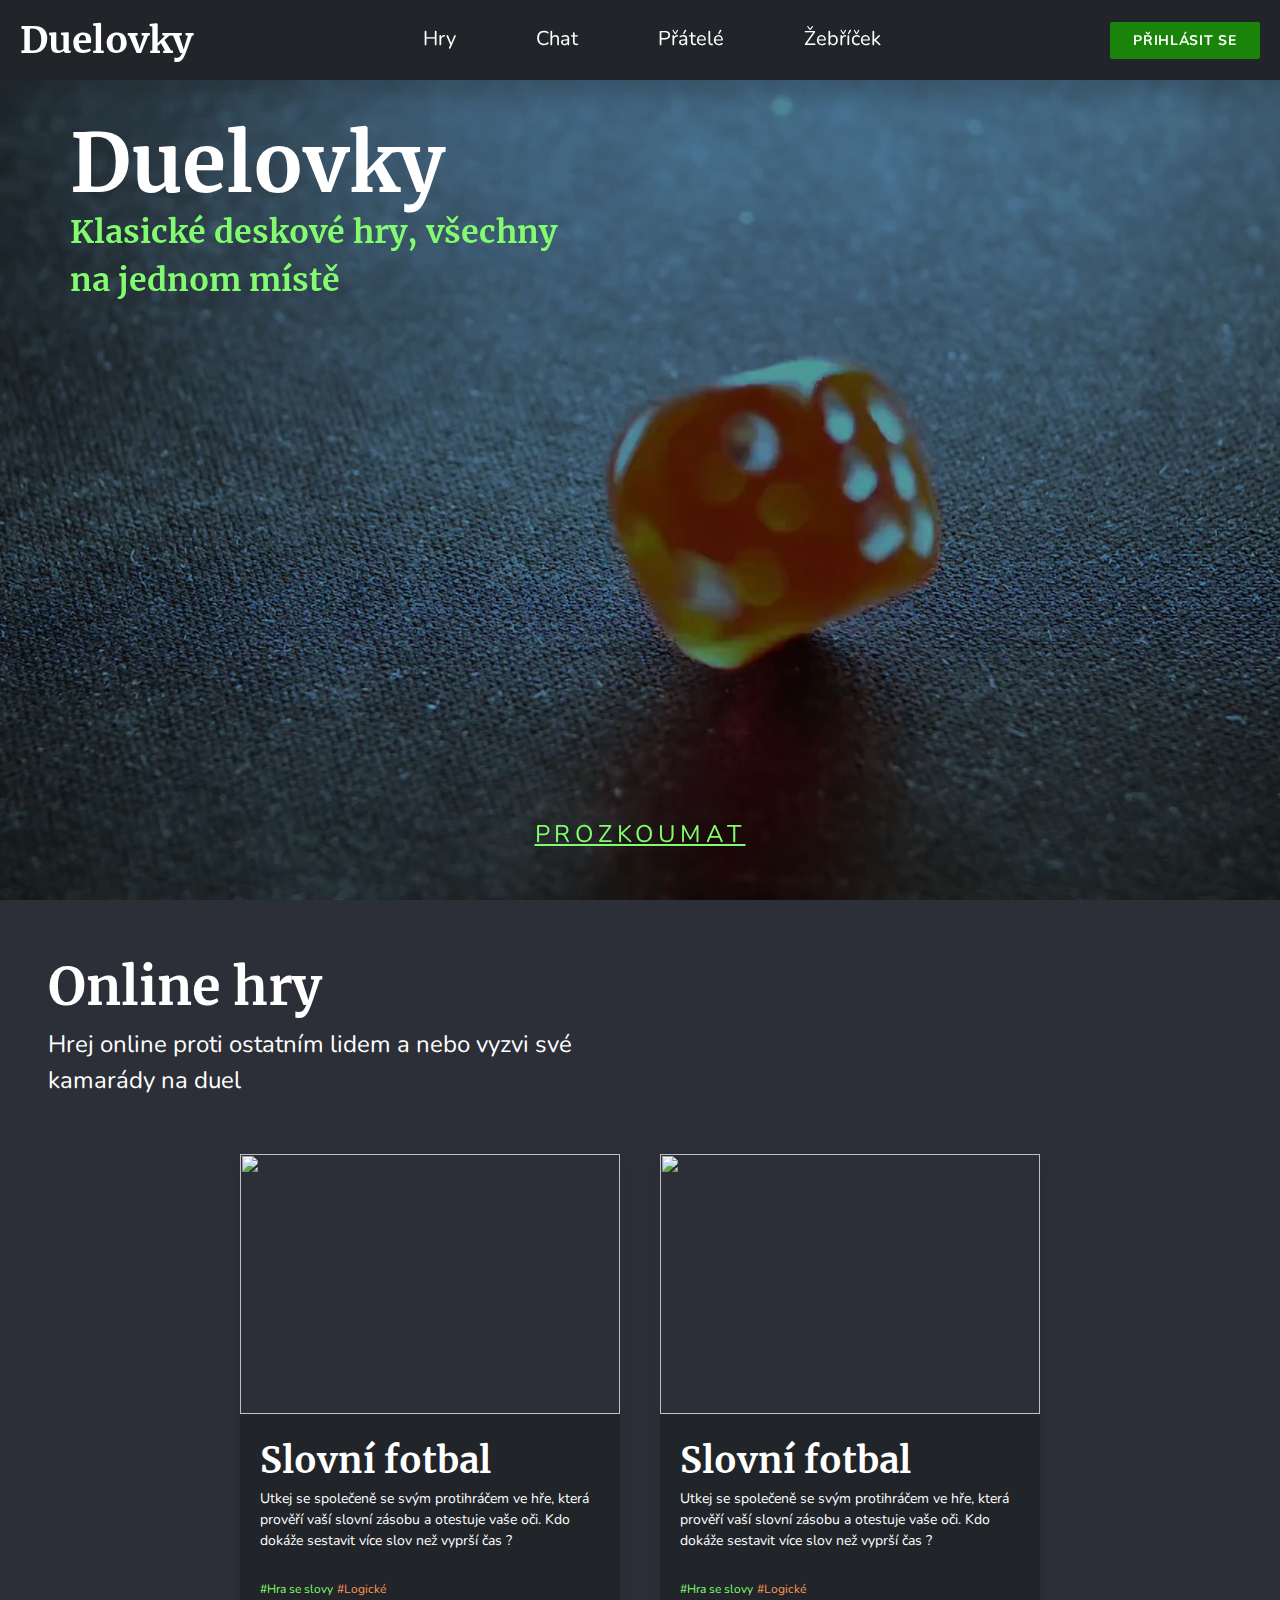
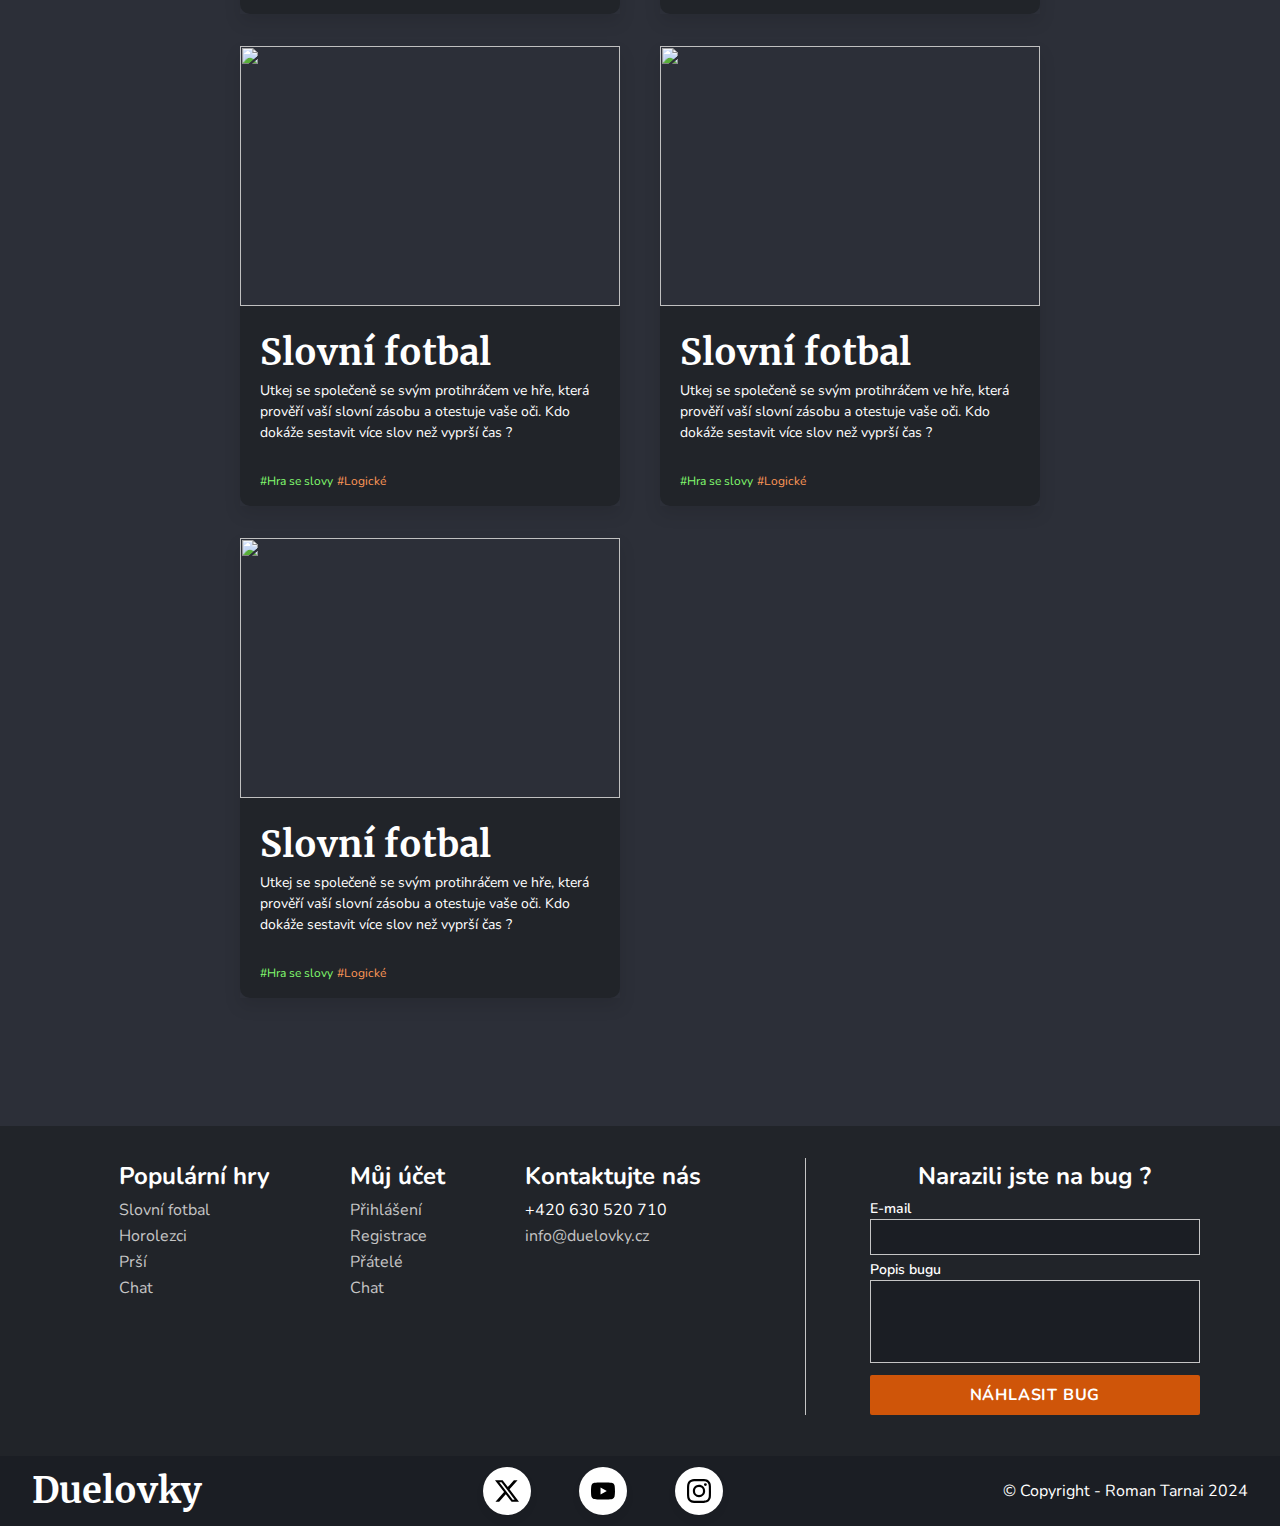
==== index.html @ a6f4bfdb "login / register forms" ====
<!DOCTYPE html>
<html lang="cs">
  <head>
    <link rel="stylesheet" href="./css/main.css" />
    <link rel="stylesheet" href="./css/HP/hp.css" />

    <script src="./js/tilt-animation.js" defer></script>
    <script src="./js/header.js" defer></script>
    <script src="./js/auth.js" defer></script>

    <link rel="icon" type="image/x-icon" href="./assets/images/favicon.ico" />
    <meta charset="UTF-8" />
    <meta name="viewport" content="width=device-width, initial-scale=1.0" />
    <meta
      name="description"
      content="Duelovky - Zahrajte si oblíbené online hry jako Slovní fotbal, Prší nebo Horolezci a chatujte s přáteli!"
    />
    <title>Duelovky</title>
  </head>
  <body>
    <header>
      <nav class="navbar" id="header">
        <h1>Duelovky</h1>
        <ul>
          <li><a href="/#obsah">Hry</a></li>
          <li><a href="#chat">Chat</a></li>
          <li><a href="#pratele">Přátelé</a></li>
          <li><a href="#zebricek">Žebříček</a></li>
        </ul>
        <div class="auth">
          <div class="user-card">
            <p>Roman</p>
          </div>
          <a href="./login.html" class="button primary sign-in">Přihlásit se</a>
        </div>
        <button
          class="burger"
          id="burger"
          aria-label="burger menu"
          style="background: none; border: none; color: white"
        >
          <svg
            width="60"
            height="60"
            viewBox="0 0 24 24"
            fill="none"
            xmlns="http://www.w3.org/2000/svg"
          >
            <path
              fill-rule="evenodd"
              clip-rule="evenodd"
              d="M4 5C3.44772 5 3 5.44772 3 6C3 6.55228 3.44772 7 4 7H20C20.5523 7 21 6.55228 21 6C21 5.44772 20.5523 5 20 5H4ZM7 12C7 11.4477 7.44772 11 8 11H20C20.5523 11 21 11.4477 21 12C21 12.5523 20.5523 13 20 13H8C7.44772 13 7 12.5523 7 12ZM13 18C13 17.4477 13.4477 17 14 17H20C20.5523 17 21 17.4477 21 18C21 18.5523 20.5523 19 20 19H14C13.4477 19 13 18.5523 13 18Z"
              fill="currentColor"
            />
          </svg>
        </button>

        <div class="mobile-menu--shadow" id="mobile-menu--shadow"></div>
        <div class="mobile-menu" id="mobile-menu">
          <h1>Duelovky</h1>
          <span id="close-btn">X</span>

          <ul>
            <li><a href="/#obsah">Hry</a></li>
            <li><a href="#chat">Chat</a></li>
            <li><a href="#pratele">Přátelé</a></li>
            <li><a href="#zebricek">Žebříček</a></li>
          </ul>

          <div class="auth">
            <div class="user-card">
              <p>Roman</p>
            </div>
            <a href="./login.html" class="button primary sign-in"
              >Přihlásit se</a
            >
          </div>
        </div>
      </nav>
    </header>

    <main>
      <section class="hp-hero">
        <h1>Duelovky</h1>
        <h2>Klasické deskové hry, všechny na jednom místě</h2>
        <video
          src="./assets/videos/hp-hero-optimised.mp4"
          loop
          autoplay
          muted
          poster="./assets/images/hp-hero-poster.jpg"
        ></video>

        <a href="#obsah">Prozkoumat</a>
      </section>

      <section class="game-container" id="obsah">
        <h2>Online hry</h2>
        <p>
          Hrej online proti ostatním lidem a nebo vyzvi své kamarády na duel
        </p>
        <div class="game-cards">
          <div class="game-card-wrapper">
            <div class="game-card">
              <img src="https://placehold.co/600x400" alt="" />
              <div class="game-info">
                <h3>Slovní fotbal</h3>
                <p>
                  Utkej se společeně se svým protihráčem ve hře, která prověří
                  vaší slovní zásobu a otestuje vaše oči. Kdo dokáže sestavit
                  více slov než vyprší čas ?
                </p>
                <p class="tags">
                  <span class="text-primary">#Hra se slovy</span
                  ><span class="text-secondary">#Logické</span>
                </p>
              </div>
            </div>
          </div>

          <div class="game-card-wrapper">
            <div class="game-card">
              <img src="https://placehold.co/600x400" alt="" />
              <div class="game-info">
                <h3>Slovní fotbal</h3>
                <p>
                  Utkej se společeně se svým protihráčem ve hře, která prověří
                  vaší slovní zásobu a otestuje vaše oči. Kdo dokáže sestavit
                  více slov než vyprší čas ?
                </p>
                <p class="tags">
                  <span class="text-primary">#Hra se slovy</span
                  ><span class="text-secondary">#Logické</span>
                </p>
              </div>
            </div>
          </div>

          <div class="game-card-wrapper">
            <div class="game-card">
              <img src="https://placehold.co/600x400" alt="" />
              <div class="game-info">
                <h3>Slovní fotbal</h3>
                <p>
                  Utkej se společeně se svým protihráčem ve hře, která prověří
                  vaší slovní zásobu a otestuje vaše oči. Kdo dokáže sestavit
                  více slov než vyprší čas ?
                </p>
                <p class="tags">
                  <span class="text-primary">#Hra se slovy</span
                  ><span class="text-secondary">#Logické</span>
                </p>
              </div>
            </div>
          </div>

          <div class="game-card-wrapper">
            <div class="game-card">
              <img src="https://placehold.co/600x400" alt="" />
              <div class="game-info">
                <h3>Slovní fotbal</h3>
                <p>
                  Utkej se společeně se svým protihráčem ve hře, která prověří
                  vaší slovní zásobu a otestuje vaše oči. Kdo dokáže sestavit
                  více slov než vyprší čas ?
                </p>
                <p class="tags">
                  <span class="text-primary">#Hra se slovy</span
                  ><span class="text-secondary">#Logické</span>
                </p>
              </div>
            </div>
          </div>

          <div class="game-card-wrapper">
            <div class="game-card">
              <img src="https://placehold.co/600x400" alt="" />
              <div class="game-info">
                <h3>Slovní fotbal</h3>
                <p>
                  Utkej se společeně se svým protihráčem ve hře, která prověří
                  vaší slovní zásobu a otestuje vaše oči. Kdo dokáže sestavit
                  více slov než vyprší čas ?
                </p>
                <p class="tags">
                  <span class="text-primary">#Hra se slovy</span
                  ><span class="text-secondary">#Logické</span>
                </p>
              </div>
            </div>
          </div>
        </div>
      </section>
    </main>

    <footer>
      <section class="content">
        <section class="links">
          <div class="link-group">
            <h4>Populární hry</h4>
            <ul>
              <li><a href="#">Slovní fotbal</a></li>
              <li><a href="#">Horolezci</a></li>
              <li><a href="#">Prší</a></li>
              <li><a href="#">Chat</a></li>
            </ul>
          </div>
          <div class="link-group">
            <h4>Můj účet</h4>
            <ul>
              <li><a href="#">Přihlášení</a></li>
              <li><a href="#">Registrace</a></li>
              <li><a href="#">Přátelé</a></li>
              <li><a href="#">Chat</a></li>
            </ul>
          </div>
          <div class="link-group">
            <h4>Kontaktujte nás</h4>
            <ul>
              <li>+420 630 520 710</li>
              <li><a href="#">info@duelovky.cz</a></li>
            </ul>
          </div>
        </section>
        <div class="spacer"></div>
        <div class="bug-form">
          <h4 class="form-title">Narazili jste na bug ?</h4>
          <form>
            <div class="form-group">
              <label for="email">E-mail</label>
              <input id="email" name="email" type="email" />
            </div>
            <div class="form-group">
              <label for="bug">Popis bugu</label>
              <textarea id="bug" name="bug" rows="3"></textarea>
            </div>
            <button class="button secondary full-width">Náhlasit bug</button>
          </form>
        </div>
      </section>
      <section class="copyright">
        <h2>Duelovky</h2>
        <div class="socials">
          <a href="https://www.x.com" data-label="Twitter">
            <svg
              role="img"
              viewBox="0 0 24 24"
              xmlns="http://www.w3.org/2000/svg"
            >
              <title>X</title>
              <path
                fill="currentColor"
                d="M18.901 1.153h3.68l-8.04 9.19L24 22.846h-7.406l-5.8-7.584-6.638 7.584H.474l8.6-9.83L0 1.154h7.594l5.243 6.932ZM17.61 20.644h2.039L6.486 3.24H4.298Z"
              />
            </svg>
          </a>
          <a href="https://www.youtube.com" data-label="Youtube">
            <svg
              role="img"
              viewBox="0 0 24 24"
              xmlns="http://www.w3.org/2000/svg"
            >
              <title>YouTube</title>
              <path
                fill="currentColor"
                d="M23.498 6.186a3.016 3.016 0 0 0-2.122-2.136C19.505 3.545 12 3.545 12 3.545s-7.505 0-9.377.505A3.017 3.017 0 0 0 .502 6.186C0 8.07 0 12 0 12s0 3.93.502 5.814a3.016 3.016 0 0 0 2.122 2.136c1.871.505 9.376.505 9.376.505s7.505 0 9.377-.505a3.015 3.015 0 0 0 2.122-2.136C24 15.93 24 12 24 12s0-3.93-.502-5.814zM9.545 15.568V8.432L15.818 12l-6.273 3.568z"
              />
            </svg>
          </a>
          <a href="https://www.instagram.com" data-label="Instagram">
            <svg
              role="img"
              viewBox="0 0 24 24"
              xmlns="http://www.w3.org/2000/svg"
            >
              <title>Instagram</title>
              <path
                fill="currentColor"
                d="M7.0301.084c-1.2768.0602-2.1487.264-2.911.5634-.7888.3075-1.4575.72-2.1228 1.3877-.6652.6677-1.075 1.3368-1.3802 2.127-.2954.7638-.4956 1.6365-.552 2.914-.0564 1.2775-.0689 1.6882-.0626 4.947.0062 3.2586.0206 3.6671.0825 4.9473.061 1.2765.264 2.1482.5635 2.9107.308.7889.72 1.4573 1.388 2.1228.6679.6655 1.3365 1.0743 2.1285 1.38.7632.295 1.6361.4961 2.9134.552 1.2773.056 1.6884.069 4.9462.0627 3.2578-.0062 3.668-.0207 4.9478-.0814 1.28-.0607 2.147-.2652 2.9098-.5633.7889-.3086 1.4578-.72 2.1228-1.3881.665-.6682 1.0745-1.3378 1.3795-2.1284.2957-.7632.4966-1.636.552-2.9124.056-1.2809.0692-1.6898.063-4.948-.0063-3.2583-.021-3.6668-.0817-4.9465-.0607-1.2797-.264-2.1487-.5633-2.9117-.3084-.7889-.72-1.4568-1.3876-2.1228C21.2982 1.33 20.628.9208 19.8378.6165 19.074.321 18.2017.1197 16.9244.0645 15.6471.0093 15.236-.005 11.977.0014 8.718.0076 8.31.0215 7.0301.0839m.1402 21.6932c-1.17-.0509-1.8053-.2453-2.2287-.408-.5606-.216-.96-.4771-1.3819-.895-.422-.4178-.6811-.8186-.9-1.378-.1644-.4234-.3624-1.058-.4171-2.228-.0595-1.2645-.072-1.6442-.079-4.848-.007-3.2037.0053-3.583.0607-4.848.05-1.169.2456-1.805.408-2.2282.216-.5613.4762-.96.895-1.3816.4188-.4217.8184-.6814 1.3783-.9003.423-.1651 1.0575-.3614 2.227-.4171 1.2655-.06 1.6447-.072 4.848-.079 3.2033-.007 3.5835.005 4.8495.0608 1.169.0508 1.8053.2445 2.228.408.5608.216.96.4754 1.3816.895.4217.4194.6816.8176.9005 1.3787.1653.4217.3617 1.056.4169 2.2263.0602 1.2655.0739 1.645.0796 4.848.0058 3.203-.0055 3.5834-.061 4.848-.051 1.17-.245 1.8055-.408 2.2294-.216.5604-.4763.96-.8954 1.3814-.419.4215-.8181.6811-1.3783.9-.4224.1649-1.0577.3617-2.2262.4174-1.2656.0595-1.6448.072-4.8493.079-3.2045.007-3.5825-.006-4.848-.0608M16.953 5.5864A1.44 1.44 0 1 0 18.39 4.144a1.44 1.44 0 0 0-1.437 1.4424M5.8385 12.012c.0067 3.4032 2.7706 6.1557 6.173 6.1493 3.4026-.0065 6.157-2.7701 6.1506-6.1733-.0065-3.4032-2.771-6.1565-6.174-6.1498-3.403.0067-6.156 2.771-6.1496 6.1738M8 12.0077a4 4 0 1 1 4.008 3.9921A3.9996 3.9996 0 0 1 8 12.0077"
              />
            </svg>
          </a>
        </div>
        <p>&copy; Copyright - Roman Tarnai 2024</p>
      </section>
    </footer>
  </body>
</html>
---- css/main.css ----
@import "fonts.css";
@import "reset.css";
@import "variables.css";
@import "general.css";
@import "layout.css";
---- css/HP/hp.css ----
/*
  HP - HERO
*/
.hp-hero {
  position: relative;
  width: 100%;
  height: calc(100vh - 5rem);
  padding-top: 2.5rem;
  padding-inline: 4.375rem;
}
.hp-hero video {
  position: absolute;
  top: 0;
  left: 0;
  right: 0;
  width: 100%;
  height: 100%;
  filter: brightness(60%);
  object-fit: cover;
}

.hp-hero h1 {
  font-size: 6rem;
  font-weight: bold;
  line-height: 110%;
  position: relative;
  z-index: 10;
}
.hp-hero h2 {
  color: var(--primary-100);
  font-size: 2.25rem;
  max-width: 40vw;
  position: relative;
  z-index: 10;
}

.hp-hero a {
  color: var(--primary-100);
  font-size: var(--font-2md);
  text-transform: uppercase;
  letter-spacing: 0.2em;
  position: absolute;
  bottom: 3rem;
  left: 50%;
  transform: translateX(-50%);
}

@media only screen and (max-width: 1440px) {
  .hp-hero h1 {
    font-size: 5rem;
  }
  .hp-hero h2 {
    font-size: 2rem;
  }
}
@media only screen and (max-width: 800px) {
  .hp-hero {
    padding-top: 2rem;
    padding-inline: 3rem;
  }
  .hp-hero h1 {
    font-size: 4rem;
  }
  .hp-hero h2 {
    font-size: 1.75rem;
    max-width: 60vw;
  }
}
@media only screen and (max-width: 480px) {
  .hp-hero {
    padding-top: 1.5rem;
    padding-inline: 2rem;
  }
  .hp-hero h1 {
    font-size: 3rem;
  }
  .hp-hero h2 {
    font-size: 1.5rem;
    max-width: 100%;
  }
}

/*
  HP - GAMES
*/
.game-container {
  padding: 5rem;
  max-width: 90rem;
  margin-inline: auto;
}
.game-container h2 {
  font-size: var(--font-xl);
  font-weight: bold;
}
.game-container p {
  max-width: 35rem;
  font-size: var(--font-2md);
}

.game-cards {
  display: grid;
  grid-template-columns: repeat(3, 1fr);
  justify-content: center;
  margin-top: 3.5rem;
  column-gap: 3rem;
  row-gap: 2.5rem;
}

.game-card-wrapper {
  perspective: 1000px;
  display: flex;
  justify-content: center;
  align-items: center;
}
.game-card {
  width: 23.75rem;
  cursor: pointer;
  position: relative;
  overflow: hidden;
  box-shadow: 0 8px 16px rgba(0, 0, 0, 0.1);
  transition: transform 50ms ease, box-shadow 0.1s ease-in-out;
  transform-style: preserve-3d;
}
.game-card:hover {
  box-shadow: 0 16px 32px rgba(0, 0, 0, 0.2);
}
.game-card .game-info {
  padding-inline: 1.25rem;
  padding-top: 1.25rem;
  padding-bottom: 1rem;
  height: 12.5rem;
  background-color: var(--bg-dark);
  border-bottom-left-radius: 10px;
  border-bottom-right-radius: 10px;

  display: flex;
  flex-direction: column;
}
.game-card .game-info p {
  font-size: var(--font-sm);
}
.game-card h3 {
  font-size: var(--font-2lg);
}
.game-card img {
  width: 100%;
  height: 16.25rem;
  object-fit: cover;
}
.game-card .game-info .tags {
  margin-top: auto;
  display: inline-flex;
  gap: 0.25rem;
  font-size: var(--font-xs);
}

@media only screen and (max-width: 1439px) {
  .game-container {
    padding: 3rem;
  }
  .game-cards {
    grid-template-columns: repeat(2, 23.75rem);
    column-gap: 2.5rem;
    row-gap: 2rem;
  }
}
@media only screen and (max-width: 1024px) {
  .game-container {
    padding: 2.5rem;
  }
  .game-cards {
    grid-template-columns: repeat(1, 23.75rem);
  }
}
@media only screen and (max-width: 480px) {
  .game-container {
    padding: 1.75rem;
  }
  .game-container h2 {
    font-size: var(--font-2lg);
    font-weight: bold;
  }
  .game-container p {
    max-width: 35rem;
    font-size: var(--font-md);
  }

  .game-cards {
    grid-template-columns: repeat(1, 18.75rem);
  }
  .game-card {
    width: 18.75rem;
  }
  .game-card .game-info p {
    font-size: var(--font-xs);
  }
  .game-card h3 {
    font-size: var(--font-lg);
  }
}
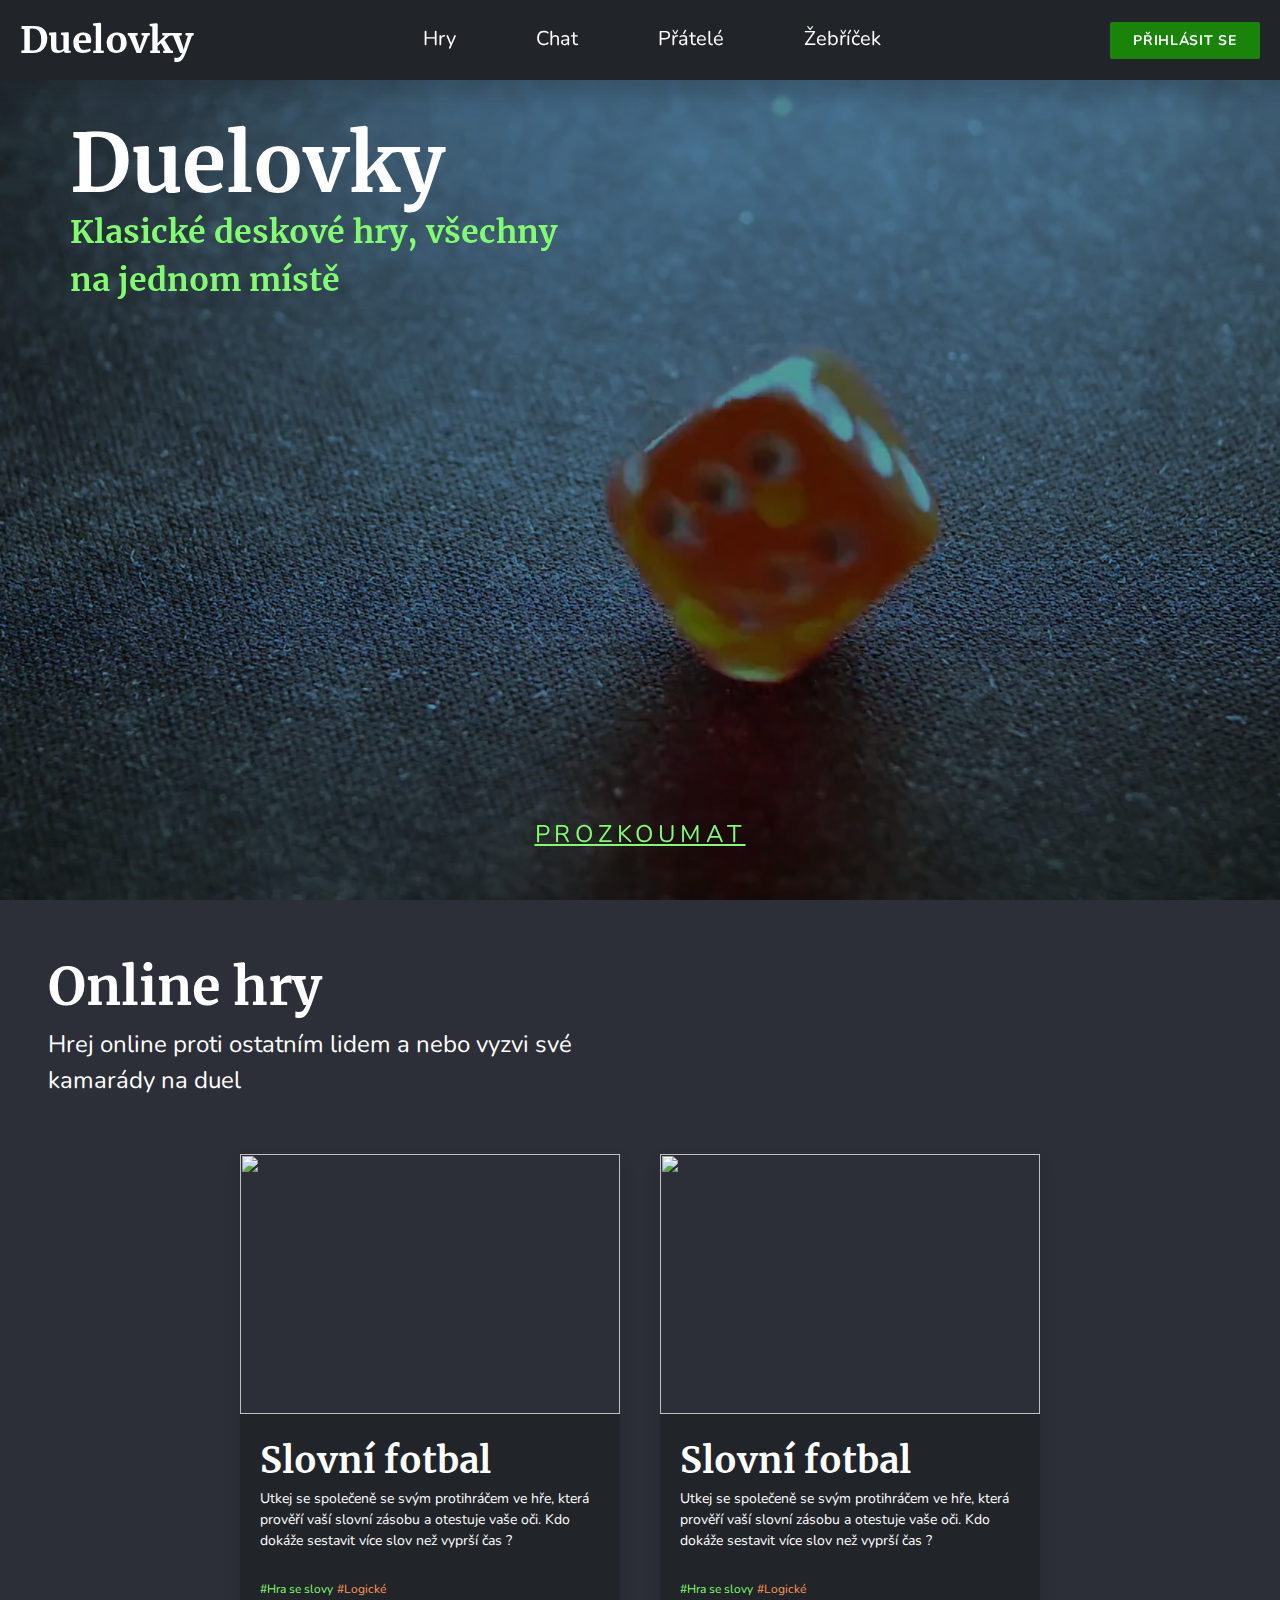
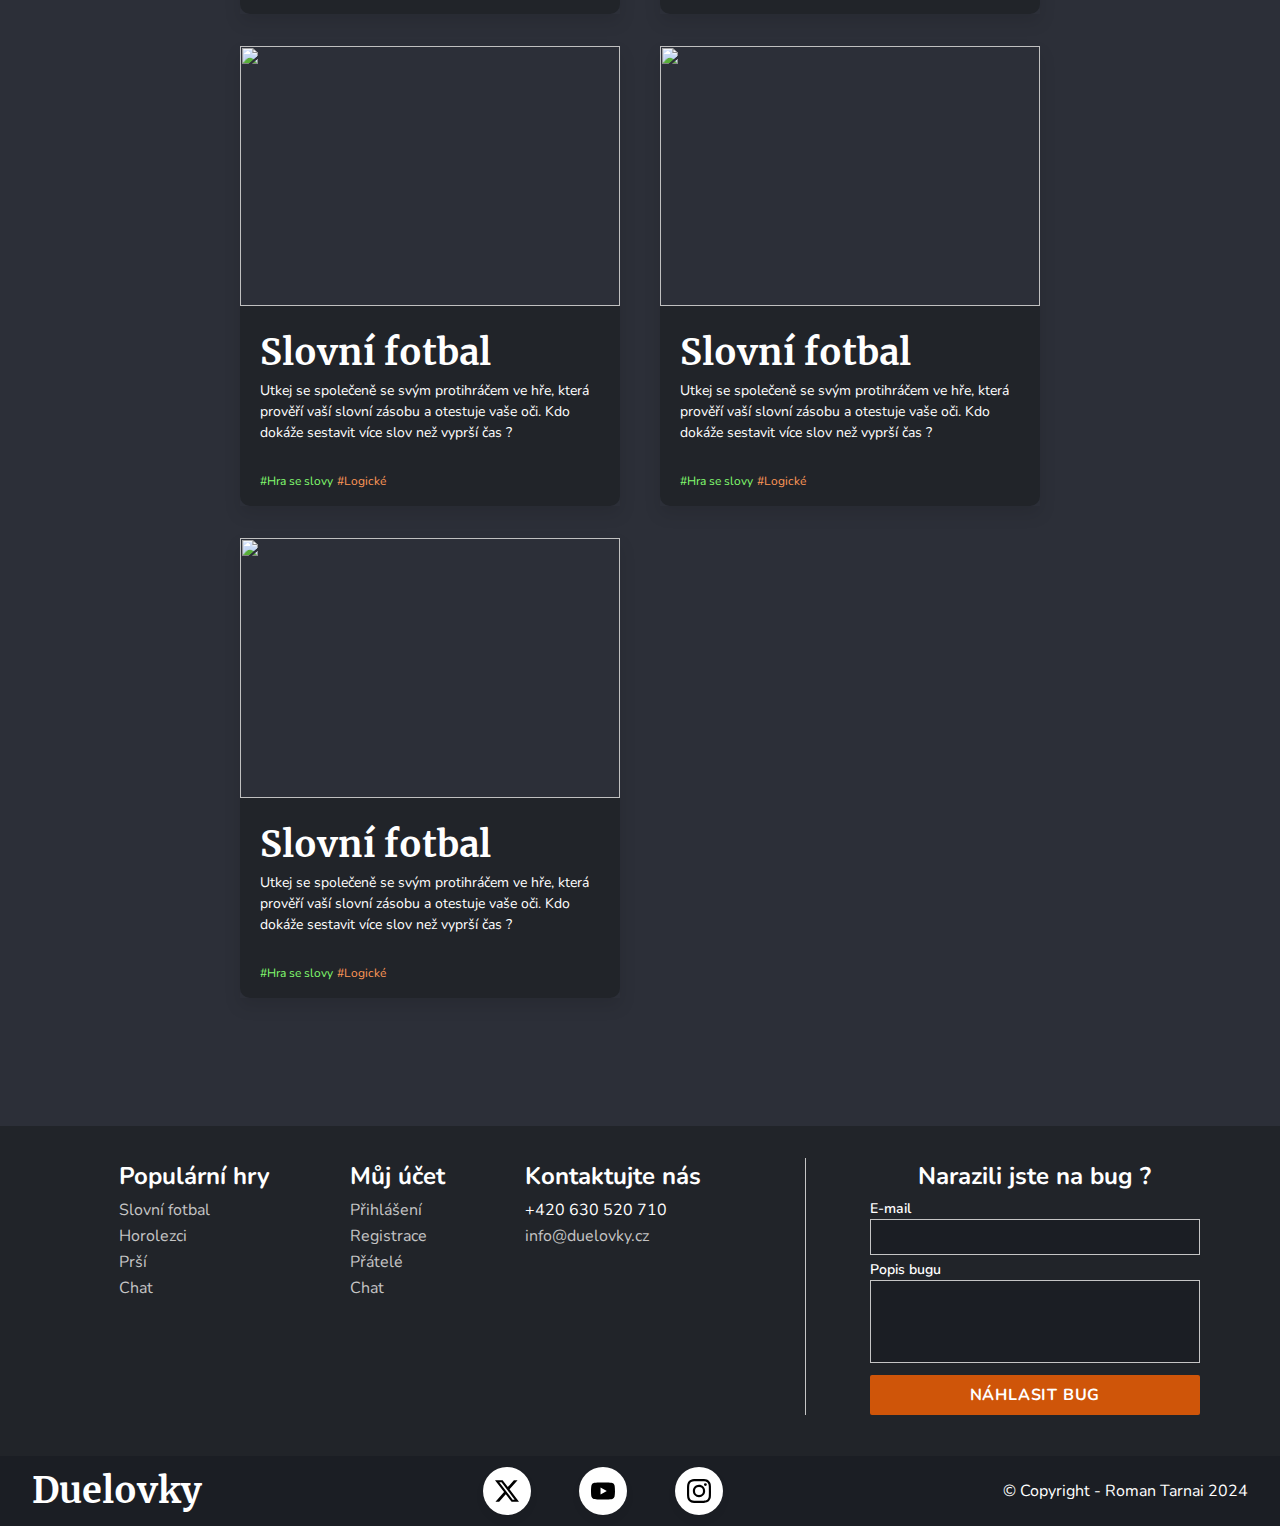
==== commit bf5325c0: "Components, Game detail" ====
--- a/index.html
+++ b/index.html
@@ -7,6 +7,10 @@
     <script src="./js/tilt-animation.js" defer></script>
     <script src="./js/header.js" defer></script>
     <script src="./js/auth.js" defer></script>
+
+    <!-- Components -->
+    <script src="./js/components/Header.js"></script>
+    <script src="./js/components/Footer.js"></script>
 
     <link rel="icon" type="image/x-icon" href="./assets/images/favicon.ico" />
     <meta charset="UTF-8" />
@@ -18,66 +22,7 @@
     <title>Duelovky</title>
   </head>
   <body>
-    <header>
-      <nav class="navbar" id="header">
-        <h1>Duelovky</h1>
-        <ul>
-          <li><a href="/#obsah">Hry</a></li>
-          <li><a href="#chat">Chat</a></li>
-          <li><a href="#pratele">Přátelé</a></li>
-          <li><a href="#zebricek">Žebříček</a></li>
-        </ul>
-        <div class="auth">
-          <div class="user-card">
-            <p>Roman</p>
-          </div>
-          <a href="./login.html" class="button primary sign-in">Přihlásit se</a>
-        </div>
-        <button
-          class="burger"
-          id="burger"
-          aria-label="burger menu"
-          style="background: none; border: none; color: white"
-        >
-          <svg
-            width="60"
-            height="60"
-            viewBox="0 0 24 24"
-            fill="none"
-            xmlns="http://www.w3.org/2000/svg"
-          >
-            <path
-              fill-rule="evenodd"
-              clip-rule="evenodd"
-              d="M4 5C3.44772 5 3 5.44772 3 6C3 6.55228 3.44772 7 4 7H20C20.5523 7 21 6.55228 21 6C21 5.44772 20.5523 5 20 5H4ZM7 12C7 11.4477 7.44772 11 8 11H20C20.5523 11 21 11.4477 21 12C21 12.5523 20.5523 13 20 13H8C7.44772 13 7 12.5523 7 12ZM13 18C13 17.4477 13.4477 17 14 17H20C20.5523 17 21 17.4477 21 18C21 18.5523 20.5523 19 20 19H14C13.4477 19 13 18.5523 13 18Z"
-              fill="currentColor"
-            />
-          </svg>
-        </button>
-
-        <div class="mobile-menu--shadow" id="mobile-menu--shadow"></div>
-        <div class="mobile-menu" id="mobile-menu">
-          <h1>Duelovky</h1>
-          <span id="close-btn">X</span>
-
-          <ul>
-            <li><a href="/#obsah">Hry</a></li>
-            <li><a href="#chat">Chat</a></li>
-            <li><a href="#pratele">Přátelé</a></li>
-            <li><a href="#zebricek">Žebříček</a></li>
-          </ul>
-
-          <div class="auth">
-            <div class="user-card">
-              <p>Roman</p>
-            </div>
-            <a href="./login.html" class="button primary sign-in"
-              >Přihlásit se</a
-            >
-          </div>
-        </div>
-      </nav>
-    </header>
+    <custom-header></custom-header>
 
     <main>
       <section class="hp-hero">
@@ -101,7 +46,7 @@
         </p>
         <div class="game-cards">
           <div class="game-card-wrapper">
-            <div class="game-card">
+            <a href="game-detail.html" class="game-card">
               <img src="https://placehold.co/600x400" alt="" />
               <div class="game-info">
                 <h3>Slovní fotbal</h3>
@@ -115,11 +60,11 @@
                   ><span class="text-secondary">#Logické</span>
                 </p>
               </div>
-            </div>
+            </a>
           </div>
 
           <div class="game-card-wrapper">
-            <div class="game-card">
+            <a href="game-detail.html" class="game-card">
               <img src="https://placehold.co/600x400" alt="" />
               <div class="game-info">
                 <h3>Slovní fotbal</h3>
@@ -133,11 +78,11 @@
                   ><span class="text-secondary">#Logické</span>
                 </p>
               </div>
-            </div>
+            </a>
           </div>
 
           <div class="game-card-wrapper">
-            <div class="game-card">
+            <a href="game-detail.html" class="game-card">
               <img src="https://placehold.co/600x400" alt="" />
               <div class="game-info">
                 <h3>Slovní fotbal</h3>
@@ -151,11 +96,11 @@
                   ><span class="text-secondary">#Logické</span>
                 </p>
               </div>
-            </div>
+            </a>
           </div>
 
           <div class="game-card-wrapper">
-            <div class="game-card">
+            <a href="game-detail.html" class="game-card">
               <img src="https://placehold.co/600x400" alt="" />
               <div class="game-info">
                 <h3>Slovní fotbal</h3>
@@ -169,11 +114,11 @@
                   ><span class="text-secondary">#Logické</span>
                 </p>
               </div>
-            </div>
+            </a>
           </div>
 
           <div class="game-card-wrapper">
-            <div class="game-card">
+            <a href="game-detail.html" class="game-card">
               <img src="https://placehold.co/600x400" alt="" />
               <div class="game-info">
                 <h3>Slovní fotbal</h3>
@@ -187,102 +132,12 @@
                   ><span class="text-secondary">#Logické</span>
                 </p>
               </div>
-            </div>
+            </a>
           </div>
         </div>
       </section>
     </main>
 
-    <footer>
-      <section class="content">
-        <section class="links">
-          <div class="link-group">
-            <h4>Populární hry</h4>
-            <ul>
-              <li><a href="#">Slovní fotbal</a></li>
-              <li><a href="#">Horolezci</a></li>
-              <li><a href="#">Prší</a></li>
-              <li><a href="#">Chat</a></li>
-            </ul>
-          </div>
-          <div class="link-group">
-            <h4>Můj účet</h4>
-            <ul>
-              <li><a href="#">Přihlášení</a></li>
-              <li><a href="#">Registrace</a></li>
-              <li><a href="#">Přátelé</a></li>
-              <li><a href="#">Chat</a></li>
-            </ul>
-          </div>
-          <div class="link-group">
-            <h4>Kontaktujte nás</h4>
-            <ul>
-              <li>+420 630 520 710</li>
-              <li><a href="#">info@duelovky.cz</a></li>
-            </ul>
-          </div>
-        </section>
-        <div class="spacer"></div>
-        <div class="bug-form">
-          <h4 class="form-title">Narazili jste na bug ?</h4>
-          <form>
-            <div class="form-group">
-              <label for="email">E-mail</label>
-              <input id="email" name="email" type="email" />
-            </div>
-            <div class="form-group">
-              <label for="bug">Popis bugu</label>
-              <textarea id="bug" name="bug" rows="3"></textarea>
-            </div>
-            <button class="button secondary full-width">Náhlasit bug</button>
-          </form>
-        </div>
-      </section>
-      <section class="copyright">
-        <h2>Duelovky</h2>
-        <div class="socials">
-          <a href="https://www.x.com" data-label="Twitter">
-            <svg
-              role="img"
-              viewBox="0 0 24 24"
-              xmlns="http://www.w3.org/2000/svg"
-            >
-              <title>X</title>
-              <path
-                fill="currentColor"
-                d="M18.901 1.153h3.68l-8.04 9.19L24 22.846h-7.406l-5.8-7.584-6.638 7.584H.474l8.6-9.83L0 1.154h7.594l5.243 6.932ZM17.61 20.644h2.039L6.486 3.24H4.298Z"
-              />
-            </svg>
-          </a>
-          <a href="https://www.youtube.com" data-label="Youtube">
-            <svg
-              role="img"
-              viewBox="0 0 24 24"
-              xmlns="http://www.w3.org/2000/svg"
-            >
-              <title>YouTube</title>
-              <path
-                fill="currentColor"
-                d="M23.498 6.186a3.016 3.016 0 0 0-2.122-2.136C19.505 3.545 12 3.545 12 3.545s-7.505 0-9.377.505A3.017 3.017 0 0 0 .502 6.186C0 8.07 0 12 0 12s0 3.93.502 5.814a3.016 3.016 0 0 0 2.122 2.136c1.871.505 9.376.505 9.376.505s7.505 0 9.377-.505a3.015 3.015 0 0 0 2.122-2.136C24 15.93 24 12 24 12s0-3.93-.502-5.814zM9.545 15.568V8.432L15.818 12l-6.273 3.568z"
-              />
-            </svg>
-          </a>
-          <a href="https://www.instagram.com" data-label="Instagram">
-            <svg
-              role="img"
-              viewBox="0 0 24 24"
-              xmlns="http://www.w3.org/2000/svg"
-            >
-              <title>Instagram</title>
-              <path
-                fill="currentColor"
-                d="M7.0301.084c-1.2768.0602-2.1487.264-2.911.5634-.7888.3075-1.4575.72-2.1228 1.3877-.6652.6677-1.075 1.3368-1.3802 2.127-.2954.7638-.4956 1.6365-.552 2.914-.0564 1.2775-.0689 1.6882-.0626 4.947.0062 3.2586.0206 3.6671.0825 4.9473.061 1.2765.264 2.1482.5635 2.9107.308.7889.72 1.4573 1.388 2.1228.6679.6655 1.3365 1.0743 2.1285 1.38.7632.295 1.6361.4961 2.9134.552 1.2773.056 1.6884.069 4.9462.0627 3.2578-.0062 3.668-.0207 4.9478-.0814 1.28-.0607 2.147-.2652 2.9098-.5633.7889-.3086 1.4578-.72 2.1228-1.3881.665-.6682 1.0745-1.3378 1.3795-2.1284.2957-.7632.4966-1.636.552-2.9124.056-1.2809.0692-1.6898.063-4.948-.0063-3.2583-.021-3.6668-.0817-4.9465-.0607-1.2797-.264-2.1487-.5633-2.9117-.3084-.7889-.72-1.4568-1.3876-2.1228C21.2982 1.33 20.628.9208 19.8378.6165 19.074.321 18.2017.1197 16.9244.0645 15.6471.0093 15.236-.005 11.977.0014 8.718.0076 8.31.0215 7.0301.0839m.1402 21.6932c-1.17-.0509-1.8053-.2453-2.2287-.408-.5606-.216-.96-.4771-1.3819-.895-.422-.4178-.6811-.8186-.9-1.378-.1644-.4234-.3624-1.058-.4171-2.228-.0595-1.2645-.072-1.6442-.079-4.848-.007-3.2037.0053-3.583.0607-4.848.05-1.169.2456-1.805.408-2.2282.216-.5613.4762-.96.895-1.3816.4188-.4217.8184-.6814 1.3783-.9003.423-.1651 1.0575-.3614 2.227-.4171 1.2655-.06 1.6447-.072 4.848-.079 3.2033-.007 3.5835.005 4.8495.0608 1.169.0508 1.8053.2445 2.228.408.5608.216.96.4754 1.3816.895.4217.4194.6816.8176.9005 1.3787.1653.4217.3617 1.056.4169 2.2263.0602 1.2655.0739 1.645.0796 4.848.0058 3.203-.0055 3.5834-.061 4.848-.051 1.17-.245 1.8055-.408 2.2294-.216.5604-.4763.96-.8954 1.3814-.419.4215-.8181.6811-1.3783.9-.4224.1649-1.0577.3617-2.2262.4174-1.2656.0595-1.6448.072-4.8493.079-3.2045.007-3.5825-.006-4.848-.0608M16.953 5.5864A1.44 1.44 0 1 0 18.39 4.144a1.44 1.44 0 0 0-1.437 1.4424M5.8385 12.012c.0067 3.4032 2.7706 6.1557 6.173 6.1493 3.4026-.0065 6.157-2.7701 6.1506-6.1733-.0065-3.4032-2.771-6.1565-6.174-6.1498-3.403.0067-6.156 2.771-6.1496 6.1738M8 12.0077a4 4 0 1 1 4.008 3.9921A3.9996 3.9996 0 0 1 8 12.0077"
-              />
-            </svg>
-          </a>
-        </div>
-        <p>&copy; Copyright - Roman Tarnai 2024</p>
-      </section>
-    </footer>
+    <custom-footer></custom-footer>
   </body>
 </html>
--- a/css/HP/hp.css
+++ b/css/HP/hp.css
@@ -120,6 +120,9 @@
   box-shadow: 0 8px 16px rgba(0, 0, 0, 0.1);
   transition: transform 50ms ease, box-shadow 0.1s ease-in-out;
   transform-style: preserve-3d;
+
+  text-decoration: none;
+  color: white;
 }
 .game-card:hover {
   box-shadow: 0 16px 32px rgba(0, 0, 0, 0.2);
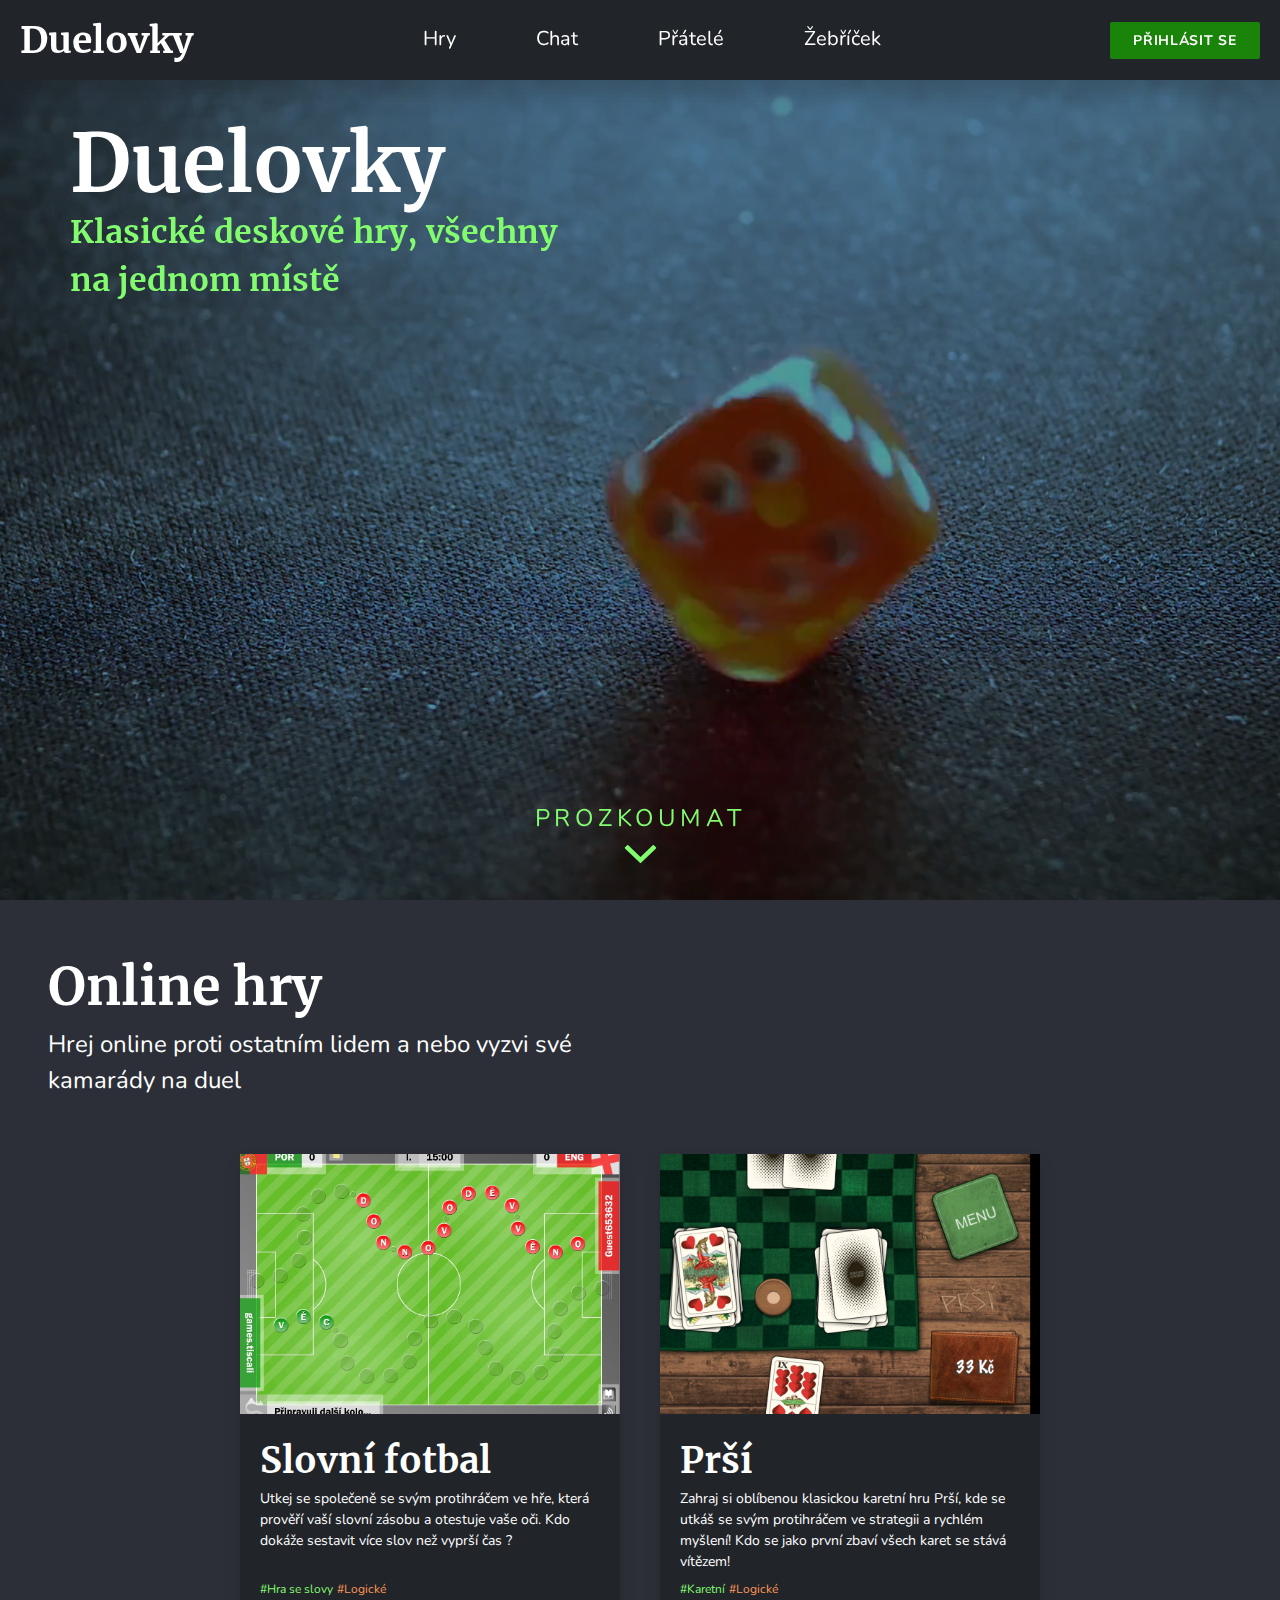
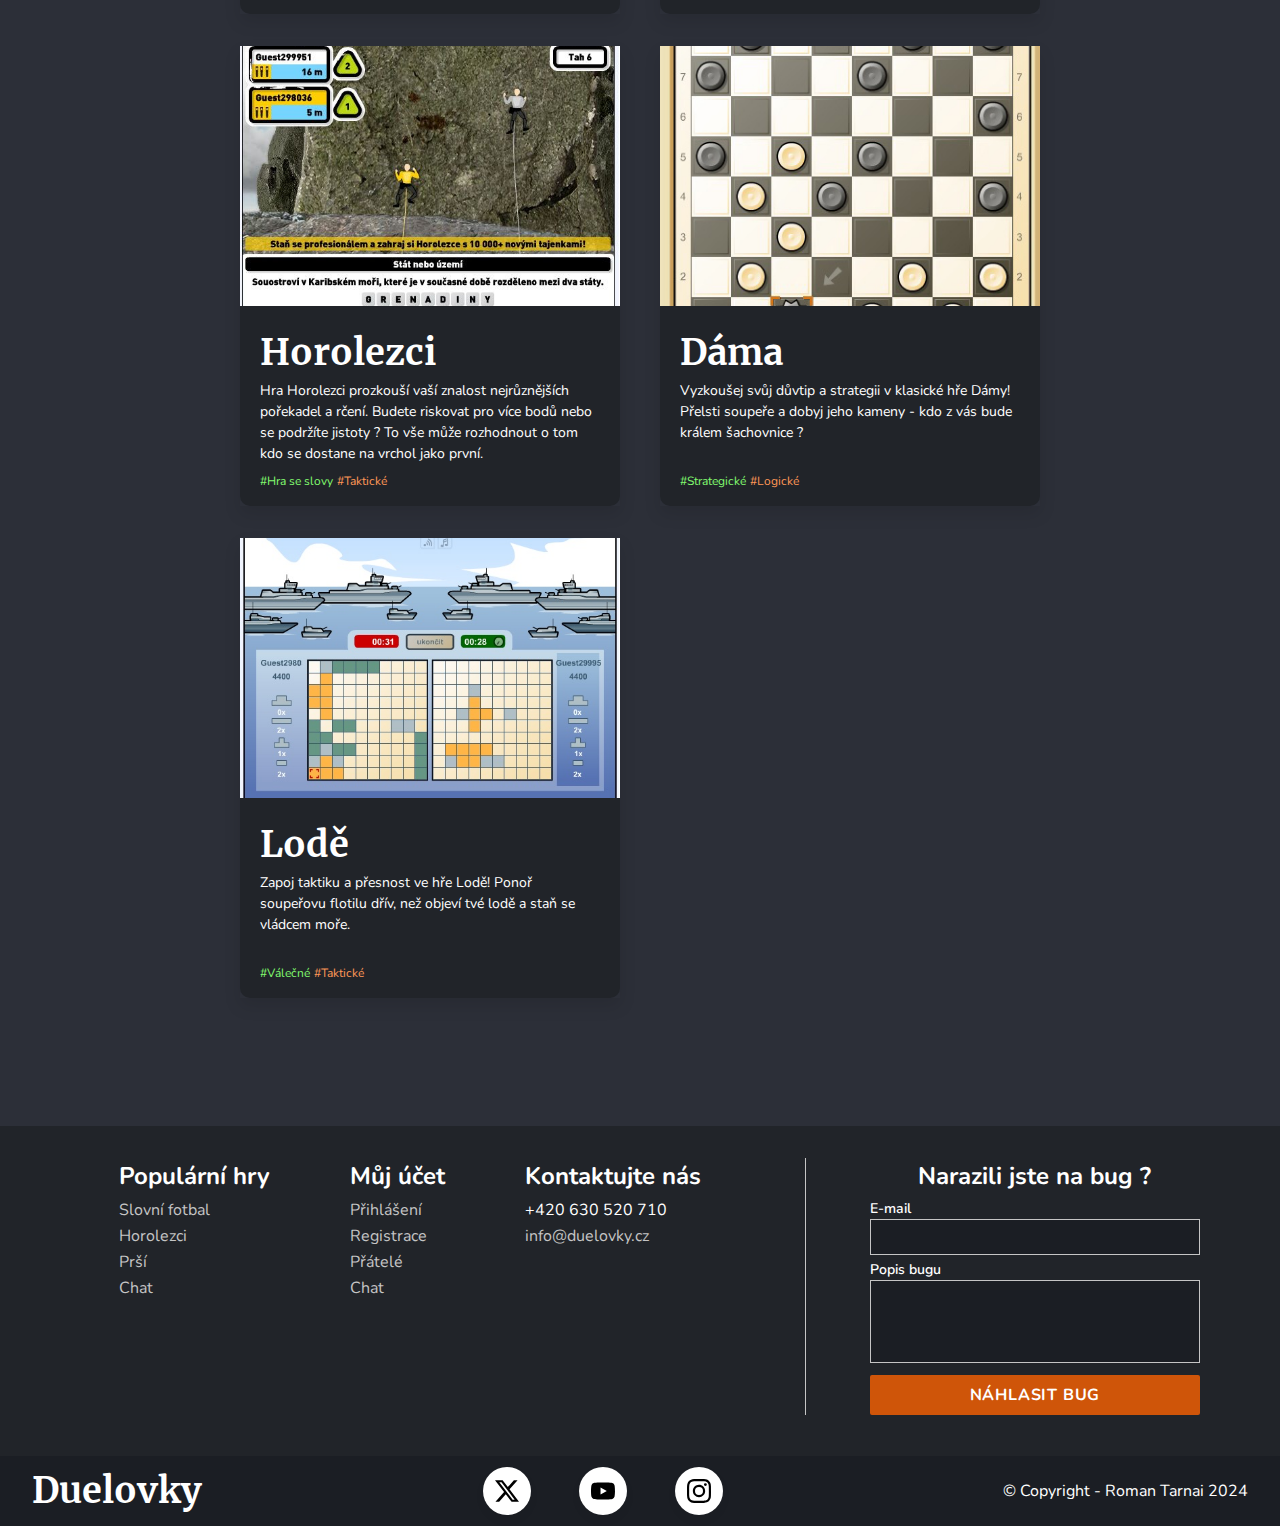
==== commit c450537e: "User menu, responsivity" ====
--- a/index.html
+++ b/index.html
@@ -36,7 +36,27 @@
           poster="./assets/images/hp-hero-poster.jpg"
         ></video>
 
-        <a href="#obsah">Prozkoumat</a>
+        <a href="#obsah">
+          Prozkoumat
+          <svg
+            width="36"
+            height="36"
+            xmlns="http://www.w3.org/2000/svg"
+            xml:space="preserve"
+            id="chevron-down"
+            width="512"
+            height="512"
+            x="0"
+            y="0"
+            version="1.1"
+            viewBox="0 0 512 512"
+          >
+            <path
+              fill="currentColor"
+              d="M256 298.3l174.2-167.2c4.3-4.2 11.4-4.1 15.8.2l30.6 29.9c4.4 4.3 4.5 11.3.2 15.5L264.1 380.9c-2.2 2.2-5.2 3.2-8.1 3-3 .1-5.9-.9-8.1-3L35.2 176.7c-4.3-4.2-4.2-11.2.2-15.5L66 131.3c4.4-4.3 11.5-4.4 15.8-.2L256 298.3z"
+            ></path>
+          </svg>
+        </a>
       </section>
 
       <section class="game-container" id="obsah">
@@ -47,7 +67,7 @@
         <div class="game-cards">
           <div class="game-card-wrapper">
             <a href="game-detail.html" class="game-card">
-              <img src="https://placehold.co/600x400" alt="" />
+              <img src="./assets/images/slovni-fotbal.jpg" alt="" />
               <div class="game-info">
                 <h3>Slovní fotbal</h3>
                 <p>
@@ -65,16 +85,16 @@
 
           <div class="game-card-wrapper">
             <a href="game-detail.html" class="game-card">
-              <img src="https://placehold.co/600x400" alt="" />
+              <img src="./assets/images/prsi.png" alt="" />
               <div class="game-info">
-                <h3>Slovní fotbal</h3>
+                <h3>Prší</h3>
                 <p>
-                  Utkej se společeně se svým protihráčem ve hře, která prověří
-                  vaší slovní zásobu a otestuje vaše oči. Kdo dokáže sestavit
-                  více slov než vyprší čas ?
+                  Zahraj si oblíbenou klasickou karetní hru Prší, kde se utkáš
+                  se svým protihráčem ve strategii a rychlém myšlení! Kdo se
+                  jako první zbaví všech karet se stává vítězem!
                 </p>
                 <p class="tags">
-                  <span class="text-primary">#Hra se slovy</span
+                  <span class="text-primary">#Karetní</span
                   ><span class="text-secondary">#Logické</span>
                 </p>
               </div>
@@ -83,16 +103,35 @@
 
           <div class="game-card-wrapper">
             <a href="game-detail.html" class="game-card">
-              <img src="https://placehold.co/600x400" alt="" />
+              <img src="./assets/images/horolezci.jpg" alt="" />
               <div class="game-info">
-                <h3>Slovní fotbal</h3>
+                <h3>Horolezci</h3>
                 <p>
-                  Utkej se společeně se svým protihráčem ve hře, která prověří
-                  vaší slovní zásobu a otestuje vaše oči. Kdo dokáže sestavit
-                  více slov než vyprší čas ?
+                  Hra Horolezci prozkouší vaší znalost nejrůznějších pořekadel a
+                  rčení. Budete riskovat pro více bodů nebo se podržíte jistoty
+                  ? To vše může rozhodnout o tom kdo se dostane na vrchol jako
+                  první.
                 </p>
                 <p class="tags">
                   <span class="text-primary">#Hra se slovy</span
+                  ><span class="text-secondary">#Taktické</span>
+                </p>
+              </div>
+            </a>
+          </div>
+
+          <div class="game-card-wrapper">
+            <a href="game-detail.html" class="game-card">
+              <img src="./assets/images/dama.jpg" alt="" />
+              <div class="game-info">
+                <h3>Dáma</h3>
+                <p>
+                  Vyzkoušej svůj důvtip a strategii v klasické hře Dámy! Přelsti
+                  soupeře a dobyj jeho kameny - kdo z vás bude králem šachovnice
+                  ?
+                </p>
+                <p class="tags">
+                  <span class="text-primary">#Strategické</span
                   ><span class="text-secondary">#Logické</span>
                 </p>
               </div>
@@ -101,35 +140,16 @@
 
           <div class="game-card-wrapper">
             <a href="game-detail.html" class="game-card">
-              <img src="https://placehold.co/600x400" alt="" />
+              <img src="./assets/images/lode.jpg" alt="" />
               <div class="game-info">
-                <h3>Slovní fotbal</h3>
+                <h3>Lodě</h3>
                 <p>
-                  Utkej se společeně se svým protihráčem ve hře, která prověří
-                  vaší slovní zásobu a otestuje vaše oči. Kdo dokáže sestavit
-                  více slov než vyprší čas ?
+                  Zapoj taktiku a přesnost ve hře Lodě! Ponoř soupeřovu flotilu
+                  dřív, než objeví tvé lodě a staň se vládcem moře.
                 </p>
                 <p class="tags">
-                  <span class="text-primary">#Hra se slovy</span
-                  ><span class="text-secondary">#Logické</span>
-                </p>
-              </div>
-            </a>
-          </div>
-
-          <div class="game-card-wrapper">
-            <a href="game-detail.html" class="game-card">
-              <img src="https://placehold.co/600x400" alt="" />
-              <div class="game-info">
-                <h3>Slovní fotbal</h3>
-                <p>
-                  Utkej se společeně se svým protihráčem ve hře, která prověří
-                  vaší slovní zásobu a otestuje vaše oči. Kdo dokáže sestavit
-                  více slov než vyprší čas ?
-                </p>
-                <p class="tags">
-                  <span class="text-primary">#Hra se slovy</span
-                  ><span class="text-secondary">#Logické</span>
+                  <span class="text-primary">#Válečné</span
+                  ><span class="text-secondary">#Taktické</span>
                 </p>
               </div>
             </a>
--- a/css/HP/hp.css
+++ b/css/HP/hp.css
@@ -40,12 +40,22 @@
   text-transform: uppercase;
   letter-spacing: 0.2em;
   position: absolute;
-  bottom: 3rem;
+  bottom: 1.75rem;
   left: 50%;
   transform: translateX(-50%);
-}
-
-@media only screen and (max-width: 1440px) {
+  text-decoration: none;
+  display: flex;
+  flex-direction: column;
+  align-items: center;
+}
+.hp-hero a > svg {
+  transition: 250ms cubic-bezier(0.42, 0, 0.44, 1.68);
+}
+.hp-hero a:hover > svg {
+  transform: translateY(25px);
+}
+
+@media only screen and (max-width: 1439px) {
   .hp-hero h1 {
     font-size: 5rem;
   }
@@ -64,6 +74,11 @@
   .hp-hero h2 {
     font-size: 1.75rem;
     max-width: 60vw;
+  }
+  .hp-hero a {
+    font-size: var(--font-md);
+    text-transform: uppercase;
+    letter-spacing: 0.15em;
   }
 }
 @media only screen and (max-width: 480px) {
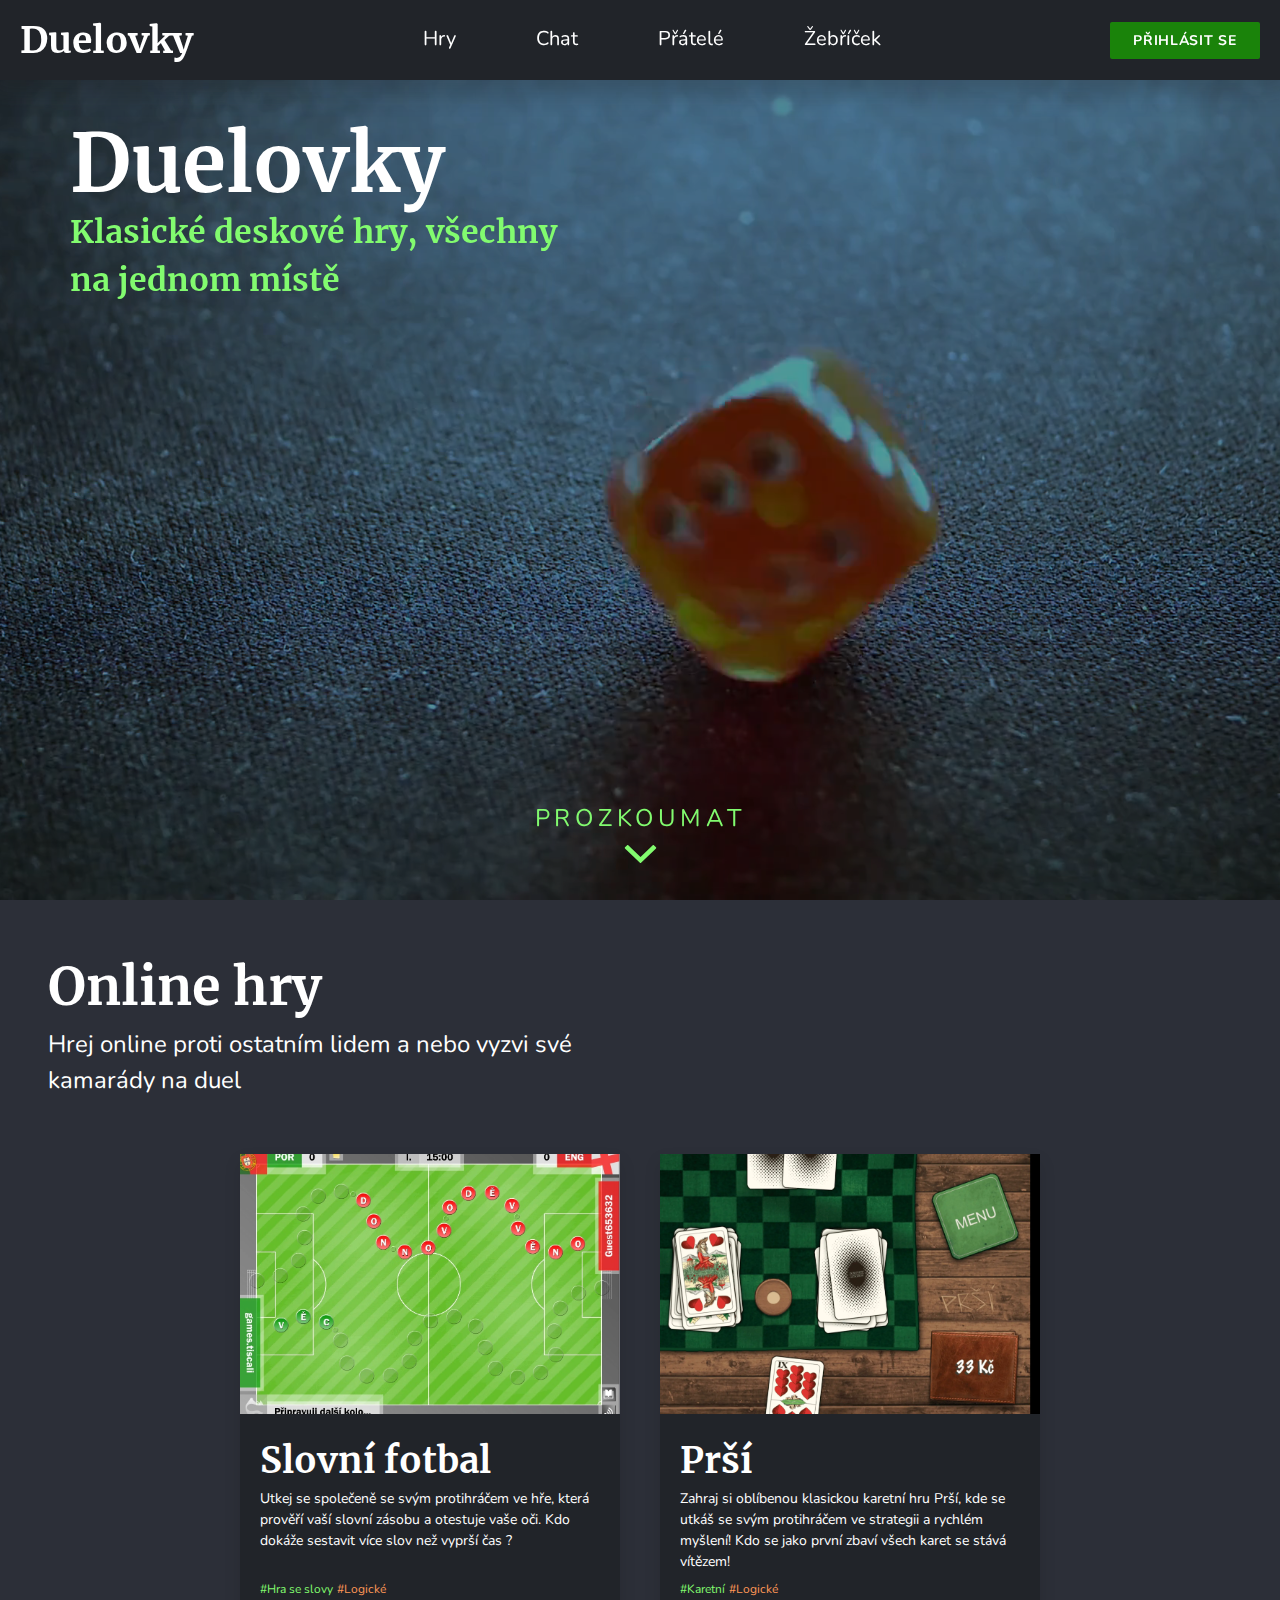
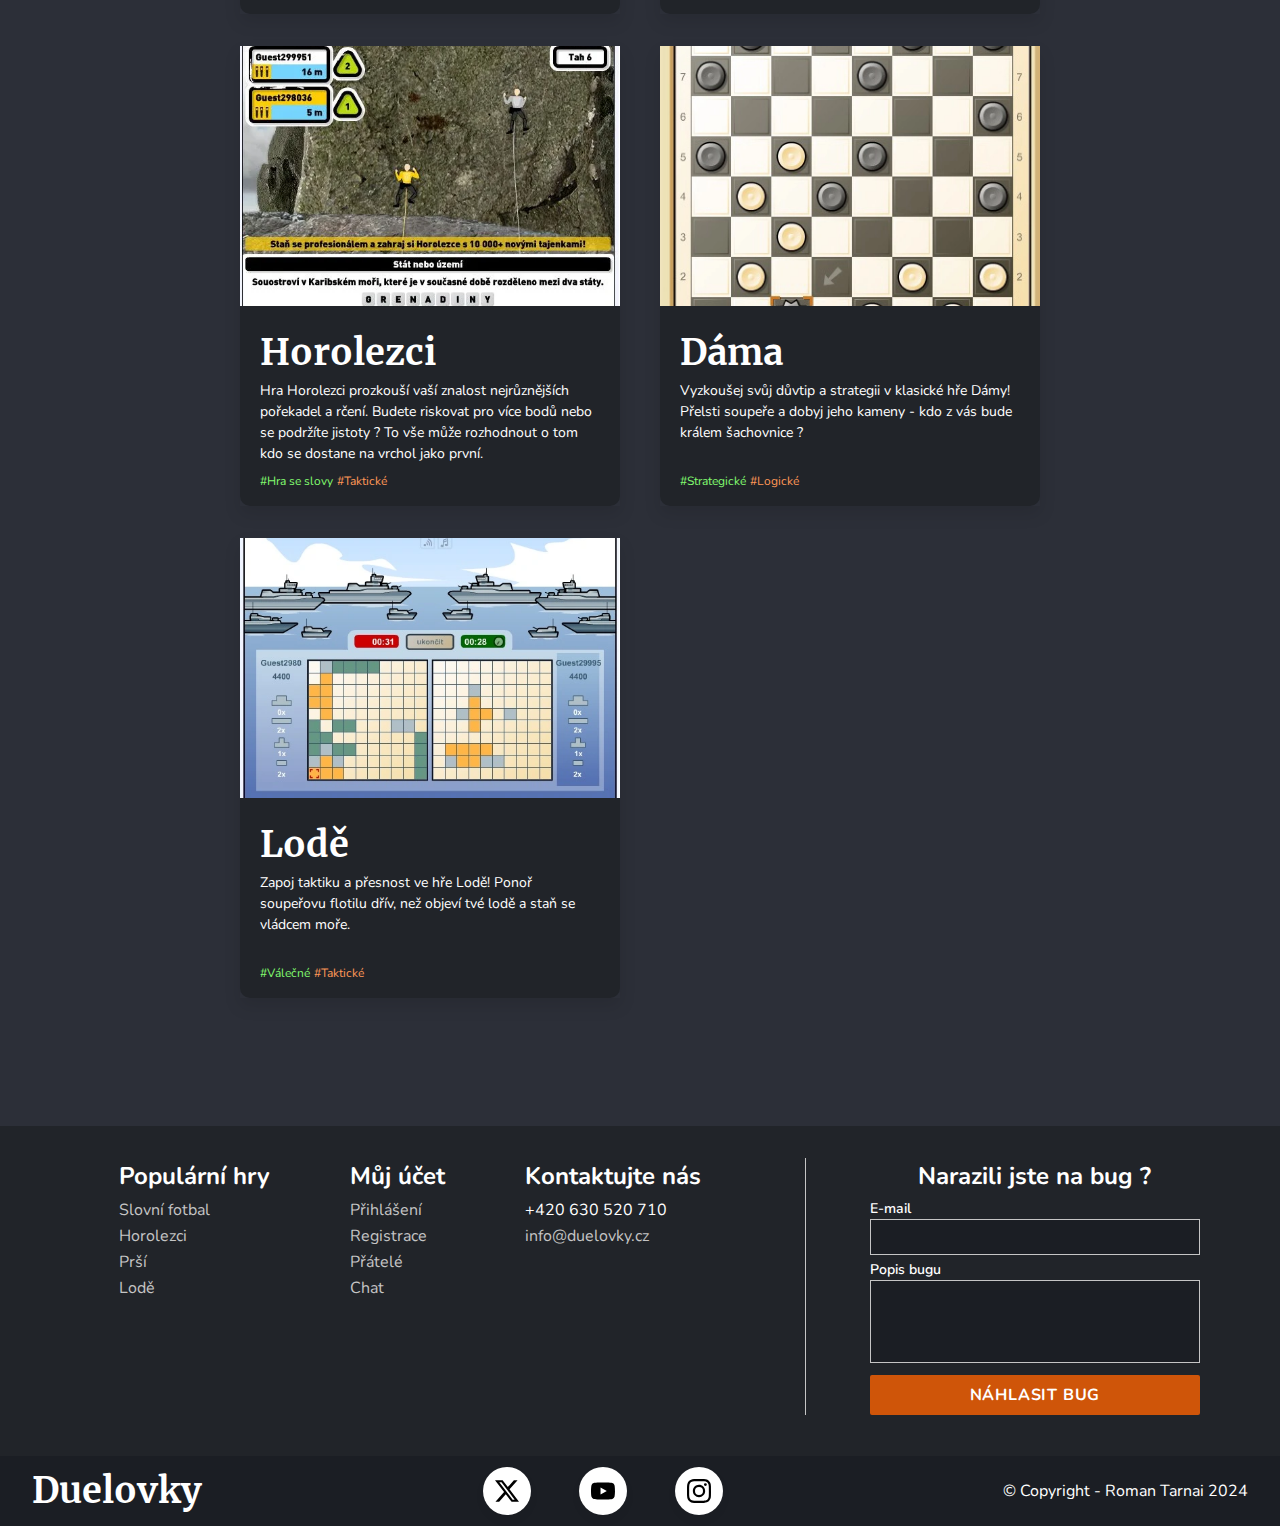
==== commit 0f1aaf68: "Optimization" ====
--- a/index.html
+++ b/index.html
@@ -67,7 +67,11 @@
         <div class="game-cards">
           <div class="game-card-wrapper">
             <a href="game-detail.html" class="game-card">
-              <img src="./assets/images/slovni-fotbal.jpg" alt="" />
+              <img
+                loading="lazy"
+                src="./assets/images/slovni-fotbal.webp"
+                alt=""
+              />
               <div class="game-info">
                 <h3>Slovní fotbal</h3>
                 <p>
@@ -85,7 +89,7 @@
 
           <div class="game-card-wrapper">
             <a href="game-detail.html" class="game-card">
-              <img src="./assets/images/prsi.png" alt="" />
+              <img loading="lazy" src="./assets/images/prsi.webp" alt="" />
               <div class="game-info">
                 <h3>Prší</h3>
                 <p>
@@ -103,7 +107,7 @@
 
           <div class="game-card-wrapper">
             <a href="game-detail.html" class="game-card">
-              <img src="./assets/images/horolezci.jpg" alt="" />
+              <img loading="lazy" src="./assets/images/horolezci.webp" alt="" />
               <div class="game-info">
                 <h3>Horolezci</h3>
                 <p>
@@ -122,7 +126,7 @@
 
           <div class="game-card-wrapper">
             <a href="game-detail.html" class="game-card">
-              <img src="./assets/images/dama.jpg" alt="" />
+              <img loading="lazy" src="./assets/images/dama.webp" alt="" />
               <div class="game-info">
                 <h3>Dáma</h3>
                 <p>
@@ -140,7 +144,7 @@
 
           <div class="game-card-wrapper">
             <a href="game-detail.html" class="game-card">
-              <img src="./assets/images/lode.jpg" alt="" />
+              <img loading="lazy" src="./assets/images/lode.webp" alt="" />
               <div class="game-info">
                 <h3>Lodě</h3>
                 <p>
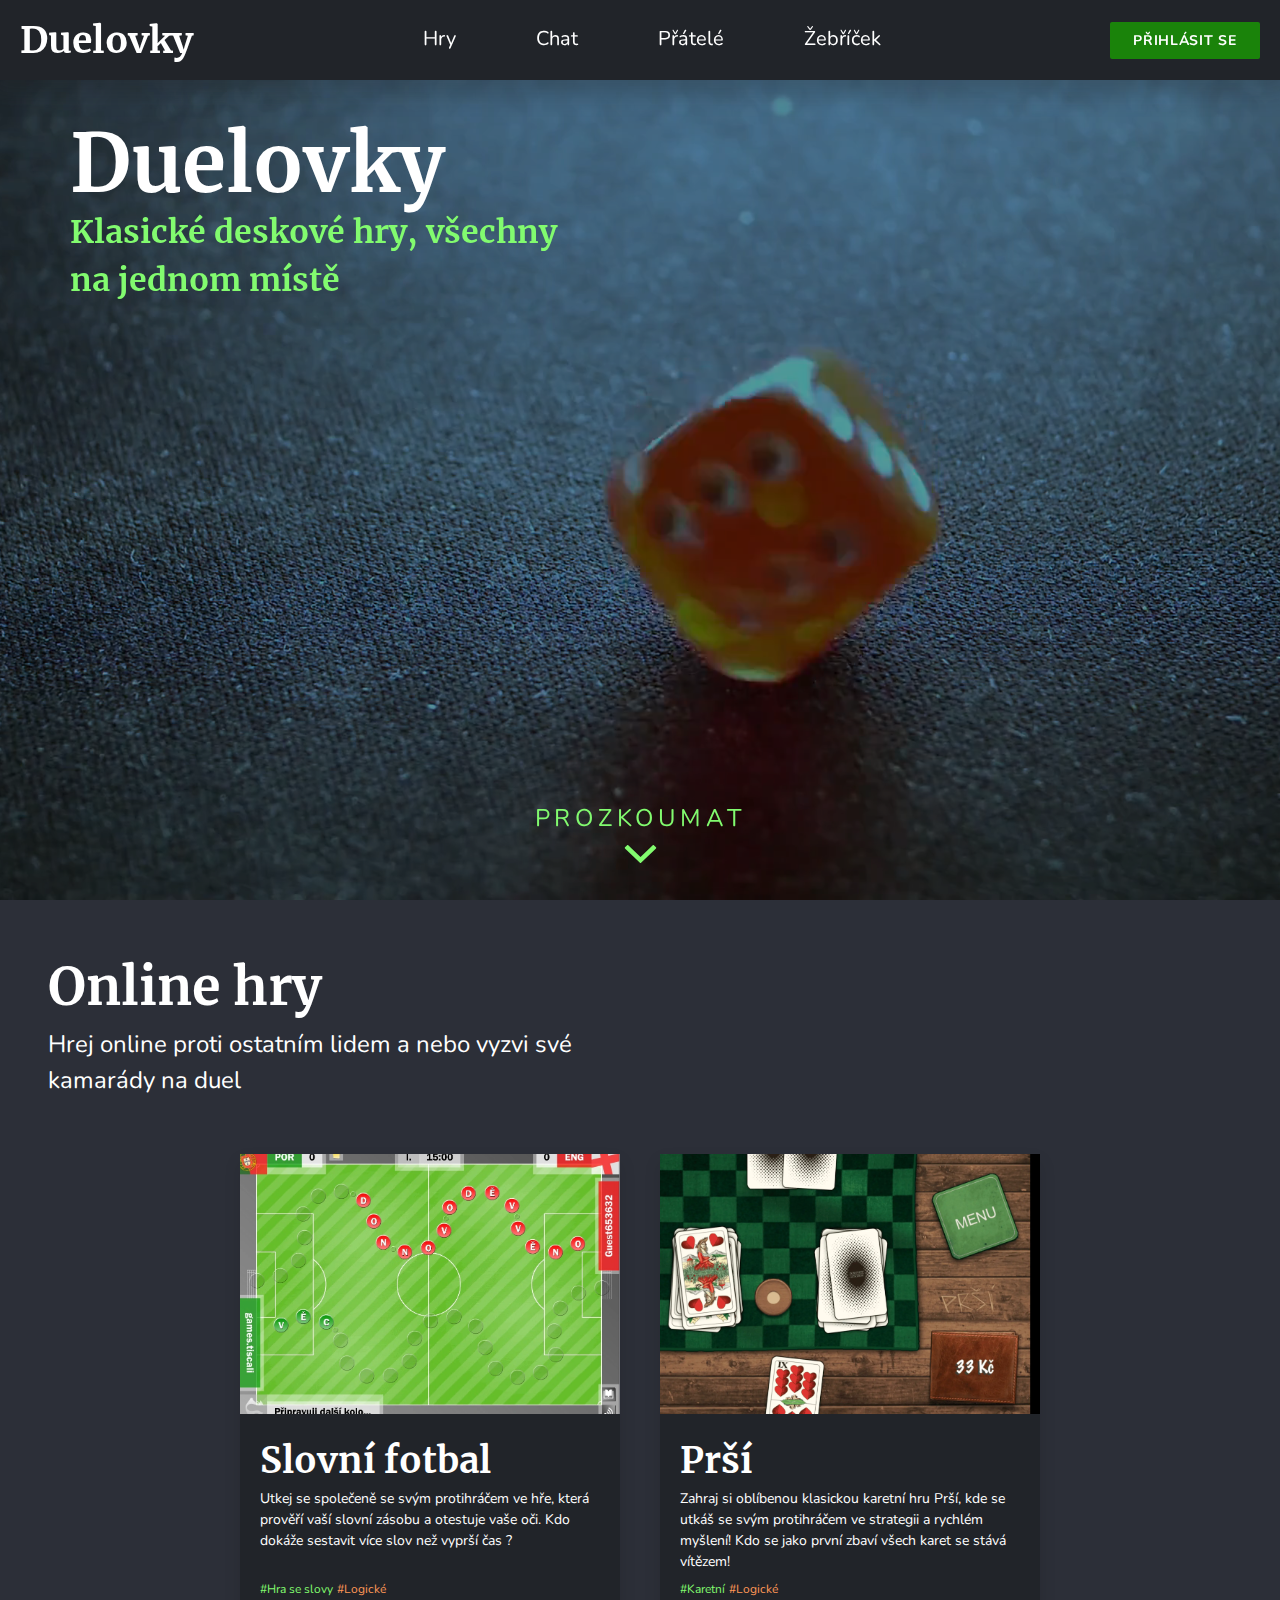
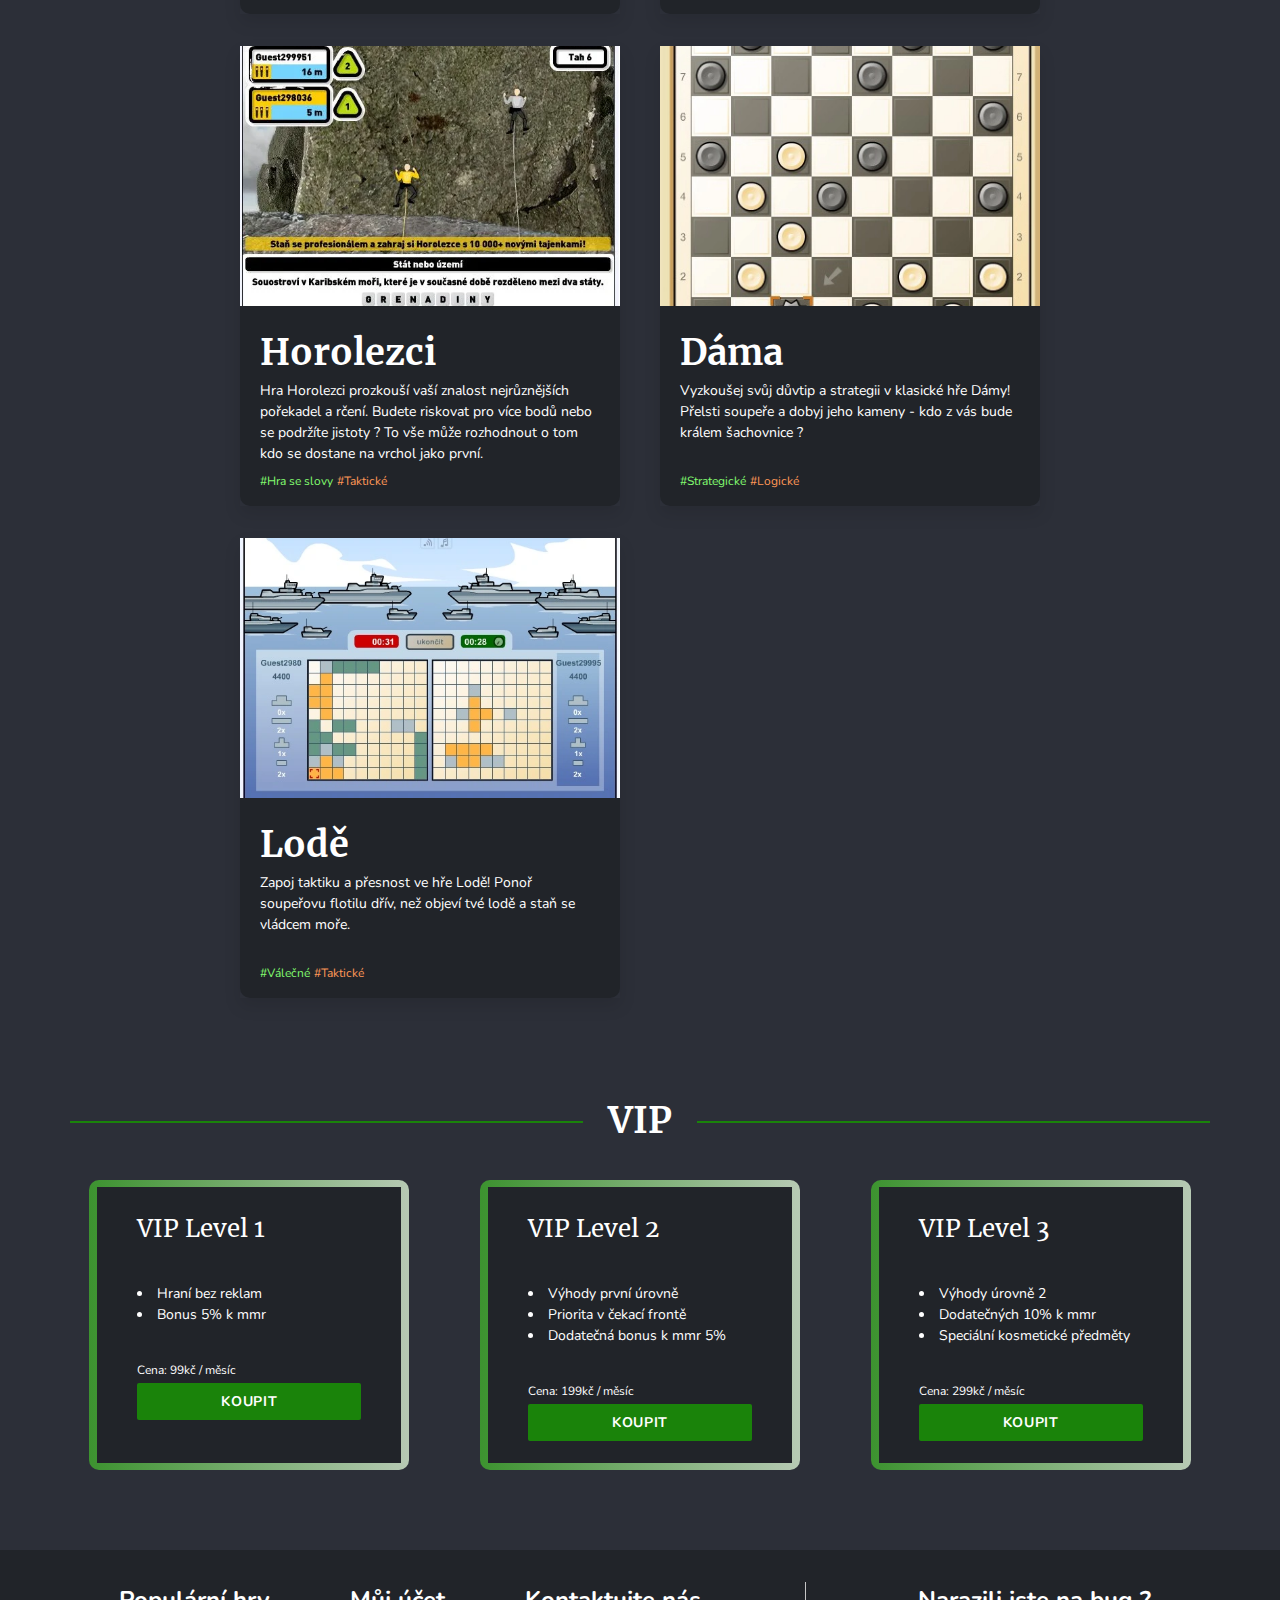
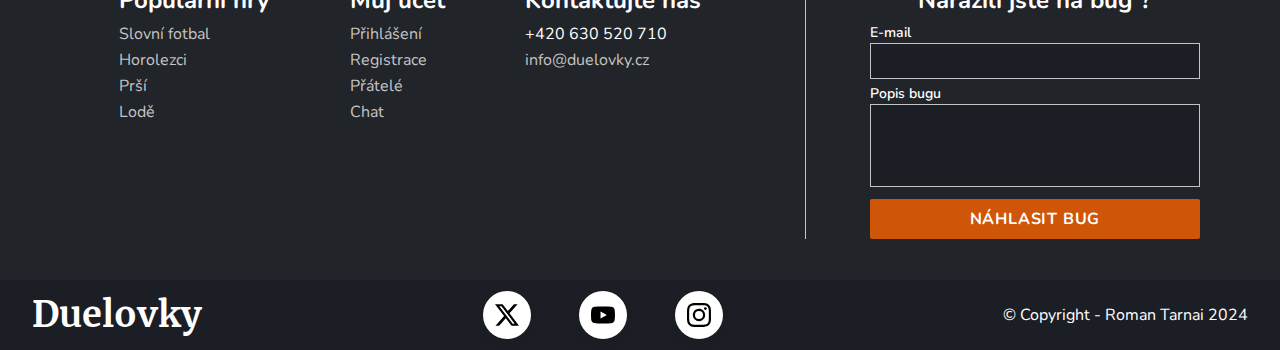
==== commit de9e9bbe: "VIP cards, responsibility" ====
--- a/index.html
+++ b/index.html
@@ -160,6 +160,54 @@
           </div>
         </div>
       </section>
+
+      <section class="vip">
+        <h2>VIP</h2>
+        <div class="vip-cards">
+          <div class="vip-card-wrapper">
+            <div class="vip-card">
+              <h3>VIP Level 1</h3>
+              <ul>
+                <li>Hraní bez reklam</li>
+                <li>Bonus 5% k mmr</li>
+              </ul>
+              <div>
+                <p>Cena: 99kč / měsíc</p>
+                <button class="button primary">Koupit</button>
+              </div>
+            </div>
+          </div>
+
+          <div class="vip-card-wrapper">
+            <div class="vip-card">
+              <h3>VIP Level 2</h3>
+              <ul>
+                <li>Výhody první úrovně</li>
+                <li>Priorita v čekací frontě</li>
+                <li>Dodatečná bonus k mmr 5%</li>
+              </ul>
+              <div>
+                <p>Cena: 199kč / měsíc</p>
+                <button class="button primary">Koupit</button>
+              </div>
+            </div>
+          </div>
+
+          <div class="vip-card-wrapper">
+            <div class="vip-card">
+              <h3>VIP Level 3</h3>
+              <ul>
+                <li>Výhody úrovně 2</li>
+                <li>Dodatečných 10% k mmr</li>
+                <li>Speciální kosmetické předměty</li>
+              </ul>
+              <div>
+                <p>Cena: 299kč / měsíc</p>
+                <button class="button primary">Koupit</button>
+              </div>  
+            </div>
+          </div>
+      </section>
     </main>
 
     <custom-footer></custom-footer>
--- a/css/HP/hp.css
+++ b/css/HP/hp.css
@@ -4,7 +4,7 @@
 .hp-hero {
   position: relative;
   width: 100%;
-  height: calc(100vh - 5rem);
+  height: calc(100dvh - 5rem);
   padding-top: 2.5rem;
   padding-inline: 4.375rem;
 }
@@ -216,3 +216,134 @@
     font-size: var(--font-lg);
   }
 }
+
+/*
+  HP - VIP
+*/
+
+.vip {
+  padding-inline: 4.375rem;
+  padding-top: 3rem;
+  max-width: 90rem;
+  margin-inline: auto;
+}
+.vip > h2 {
+  font-size: var(--font-2lg);
+  text-align: center;
+  position: relative;
+}
+.vip > h2::before {
+  content: "";
+  position: absolute;
+  top: 50%;
+  left: 0;
+  background-color: var(--primary);
+  width: 45%;
+  height: 2px;
+}
+.vip > h2::after {
+  content: "";
+  position: absolute;
+  top: 50%;
+  right: 0;
+  background-color: var(--primary);
+  width: 45%;
+  height: 2px;
+}
+
+.vip-cards {
+  display: flex;
+  justify-content: space-around;
+  margin-top: 2rem;
+  gap: 2rem;
+  flex-wrap: wrap;
+}
+
+.vip-card-wrapper {
+  position: relative;
+  min-width: 320px;
+  border-radius: 10px;
+  overflow: hidden;
+  display: flex;
+  justify-content: center;
+  align-items: center;
+}
+.vip-card-wrapper::before {
+  content: "";
+  display: block;
+  background: linear-gradient(
+    90deg,
+    var(--primary) 0%,
+    rgb(217, 217, 217) 100%
+  );
+  height: 500px;
+  width: 500px;
+  position: absolute;
+  animation: rotate 3s linear infinite;
+  z-index: 0;
+}
+
+.vip-card {
+  position: relative;
+  background-color: var(--bg-dark);
+  z-index: 1;
+  width: 95%;
+  height: 95%;
+  padding-inline: 2.5rem;
+  padding-top: 1.5rem;
+  padding-bottom: 2.25rem;
+  font-size: var(--font-sm);
+
+  display: flex;
+  flex-direction: column;
+  gap: 2.25rem;
+}
+.vip-card p {
+  font-size: var(--font-xs);
+}
+.vip-card > h3 {
+  font-size: var(--font-2md);
+  font-weight: 300;
+}
+.vip-card > ul {
+  list-style-position: inside;
+}
+.vip-card .button {
+  margin-top: 0.25rem;
+}
+
+@media only screen and (max-width: 1024px) {
+  .vip > h2::after {
+    width: 35%;
+  }
+  .vip > h2::before {
+    width: 35%;
+  }
+}
+@media only screen and (max-width: 480px) {
+  .vip {
+    padding: 1.75rem;
+  }
+
+  .vip > h2::after {
+    display: none;
+  }
+  .vip > h2::before {
+    display: none;
+  }
+
+  .vip-card-wrapper {
+    min-width: 250px;
+    max-width: 250px;
+  }
+}
+
+@keyframes rotate {
+  from {
+    transform: rotate(0);
+  }
+
+  to {
+    transform: rotate(360deg);
+  }
+}
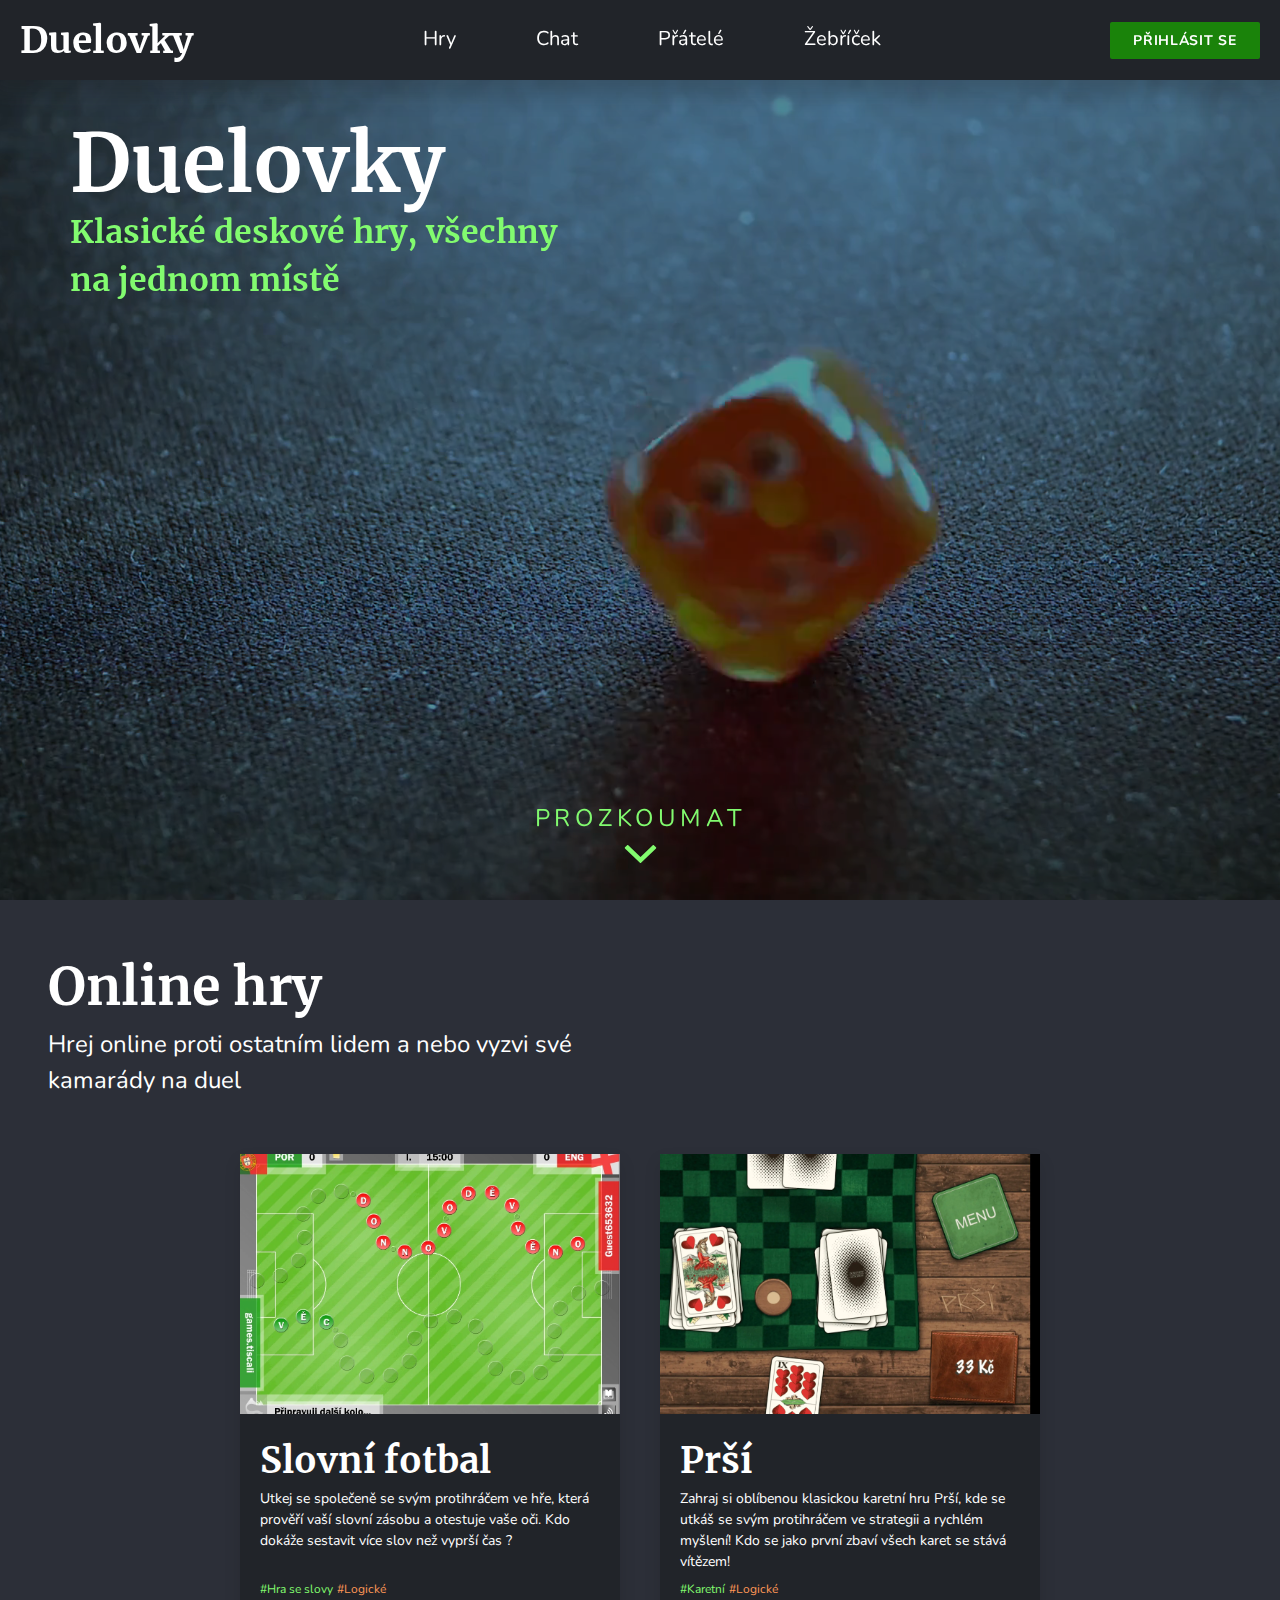
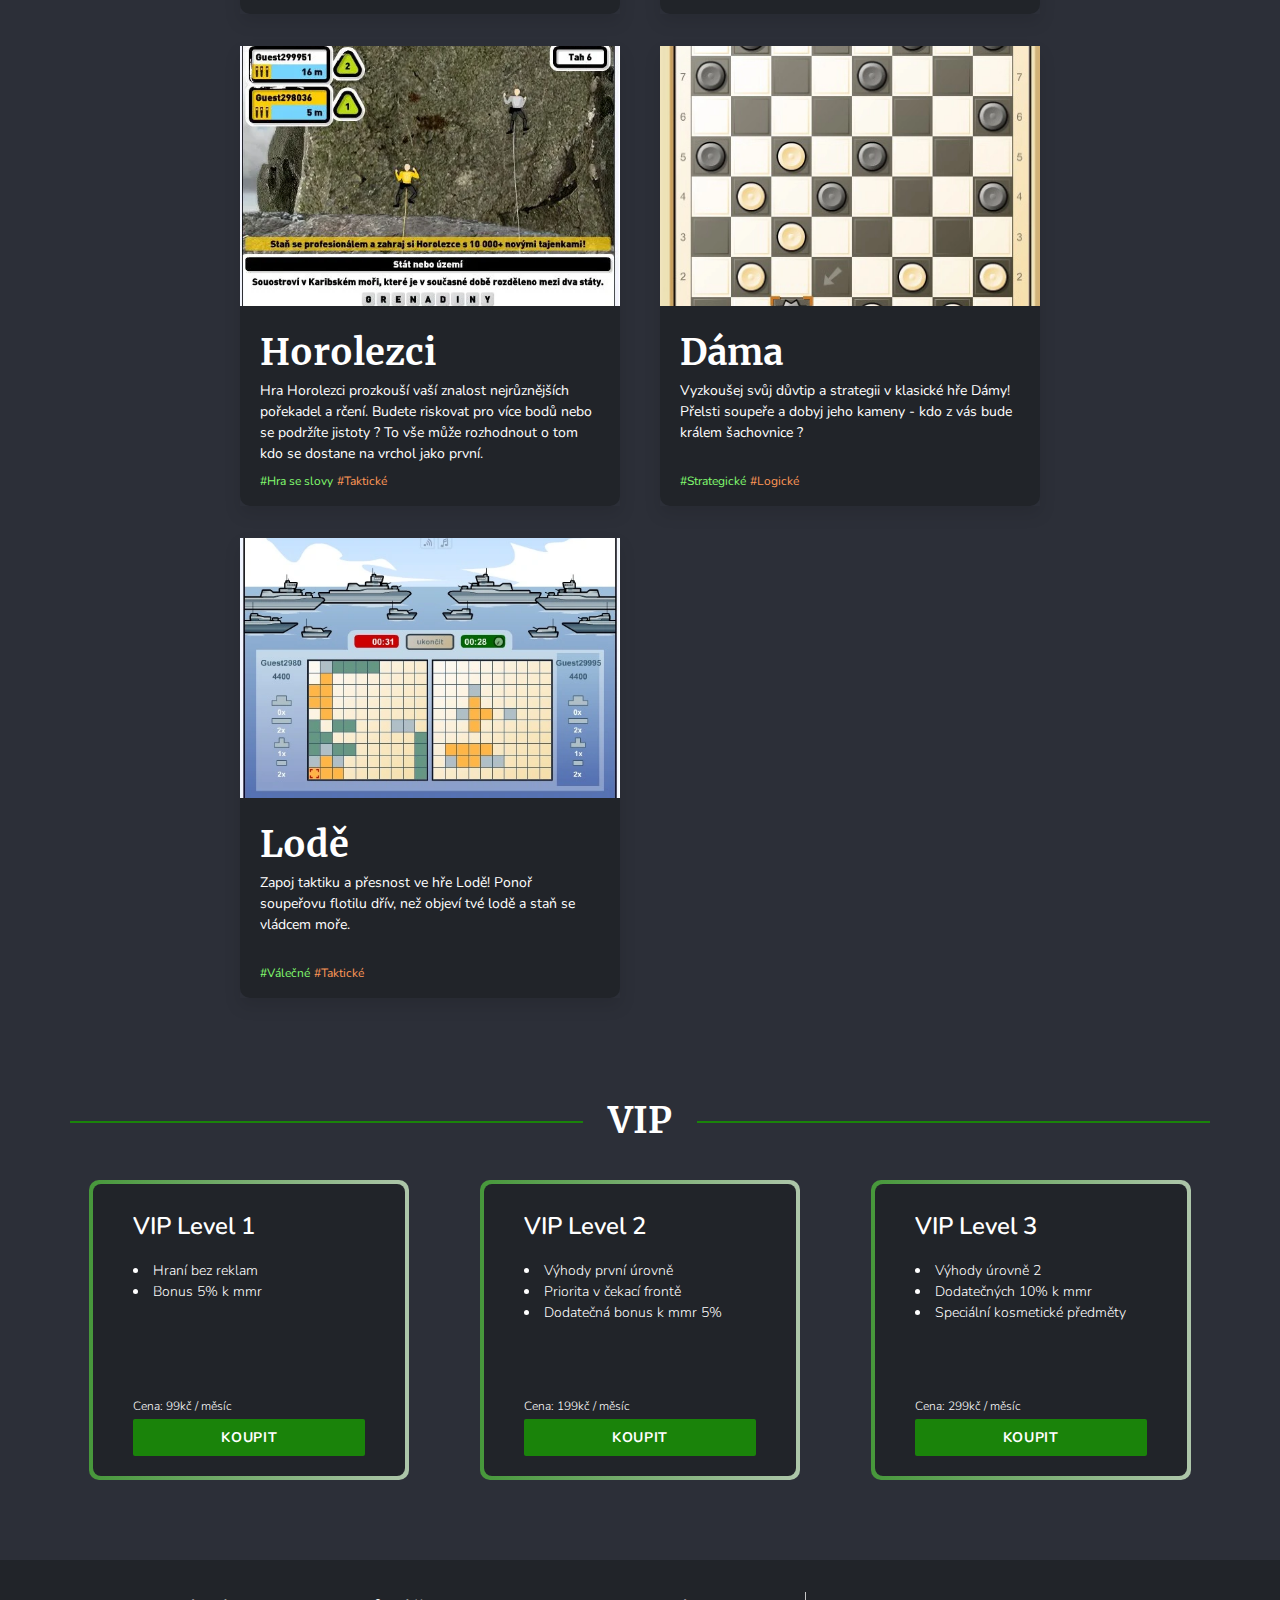
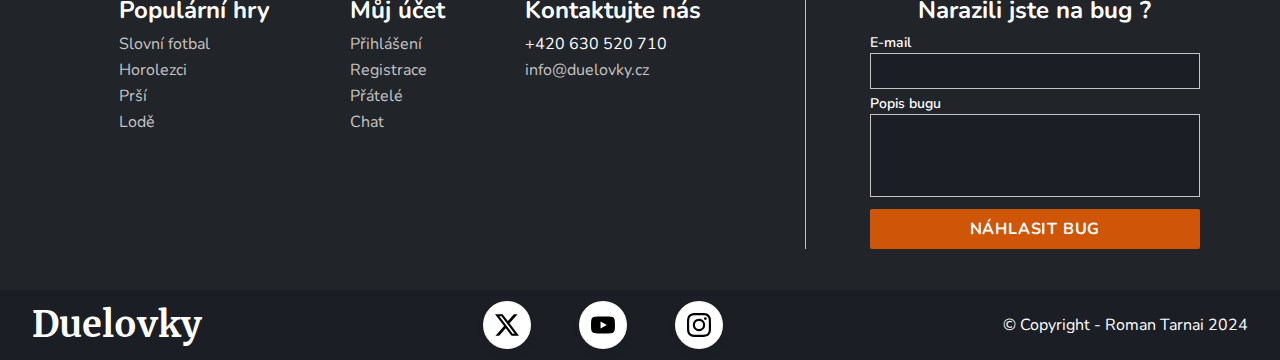
==== commit 07ab0658: "Vip cards design fix" ====
--- a/index.html
+++ b/index.html
@@ -171,7 +171,7 @@
                 <li>Hraní bez reklam</li>
                 <li>Bonus 5% k mmr</li>
               </ul>
-              <div>
+              <div class="buy">
                 <p>Cena: 99kč / měsíc</p>
                 <button class="button primary">Koupit</button>
               </div>
@@ -186,7 +186,7 @@
                 <li>Priorita v čekací frontě</li>
                 <li>Dodatečná bonus k mmr 5%</li>
               </ul>
-              <div>
+              <div class="buy">
                 <p>Cena: 199kč / měsíc</p>
                 <button class="button primary">Koupit</button>
               </div>
@@ -201,7 +201,7 @@
                 <li>Dodatečných 10% k mmr</li>
                 <li>Speciální kosmetické předměty</li>
               </ul>
-              <div>
+              <div class="buy">
                 <p>Cena: 299kč / měsíc</p>
                 <button class="button primary">Koupit</button>
               </div>  
--- a/css/HP/hp.css
+++ b/css/HP/hp.css
@@ -263,6 +263,7 @@
   position: relative;
   min-width: 320px;
   border-radius: 10px;
+  height: 300px;
   overflow: hidden;
   display: flex;
   justify-content: center;
@@ -274,10 +275,10 @@
   background: linear-gradient(
     90deg,
     var(--primary) 0%,
-    rgb(217, 217, 217) 100%
+    #dadada 100%
   );
-  height: 500px;
-  width: 500px;
+  height: 600px;
+  width: 600px;
   position: absolute;
   animation: rotate 3s linear infinite;
   z-index: 0;
@@ -287,26 +288,32 @@
   position: relative;
   background-color: var(--bg-dark);
   z-index: 1;
-  width: 95%;
-  height: 95%;
+  width: 97.5%;
+  height: 97.5%;
+  border-radius: 8px;
   padding-inline: 2.5rem;
   padding-top: 1.5rem;
-  padding-bottom: 2.25rem;
+  padding-bottom: 1.25rem;
   font-size: var(--font-sm);
 
   display: flex;
   flex-direction: column;
-  gap: 2.25rem;
+  gap: 1rem;
+  font-weight: 300;
 }
 .vip-card p {
   font-size: var(--font-xs);
 }
 .vip-card > h3 {
   font-size: var(--font-2md);
-  font-weight: 300;
+  font-family: "Nunito";
+  font-weight: 600;
 }
 .vip-card > ul {
   list-style-position: inside;
+}
+.vip-card > .buy {
+  margin-top: auto;
 }
 .vip-card .button {
   margin-top: 0.25rem;
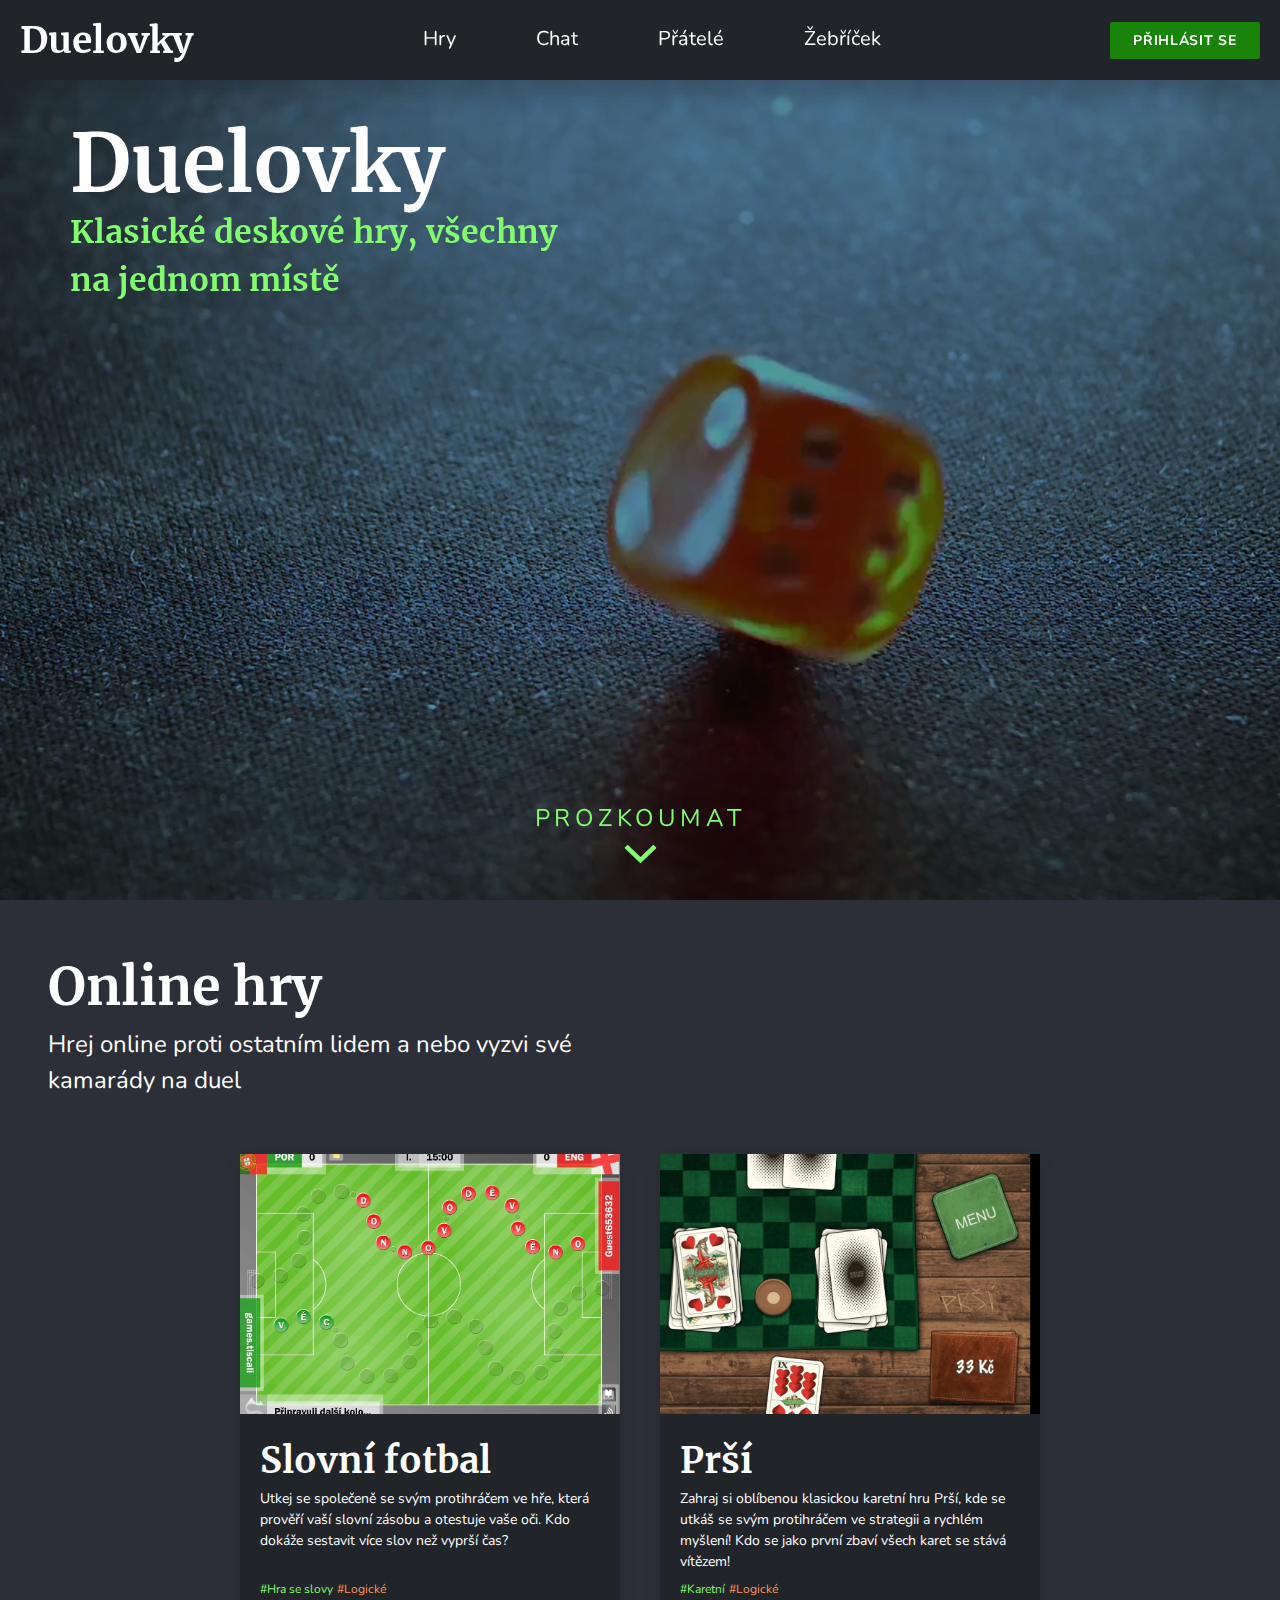
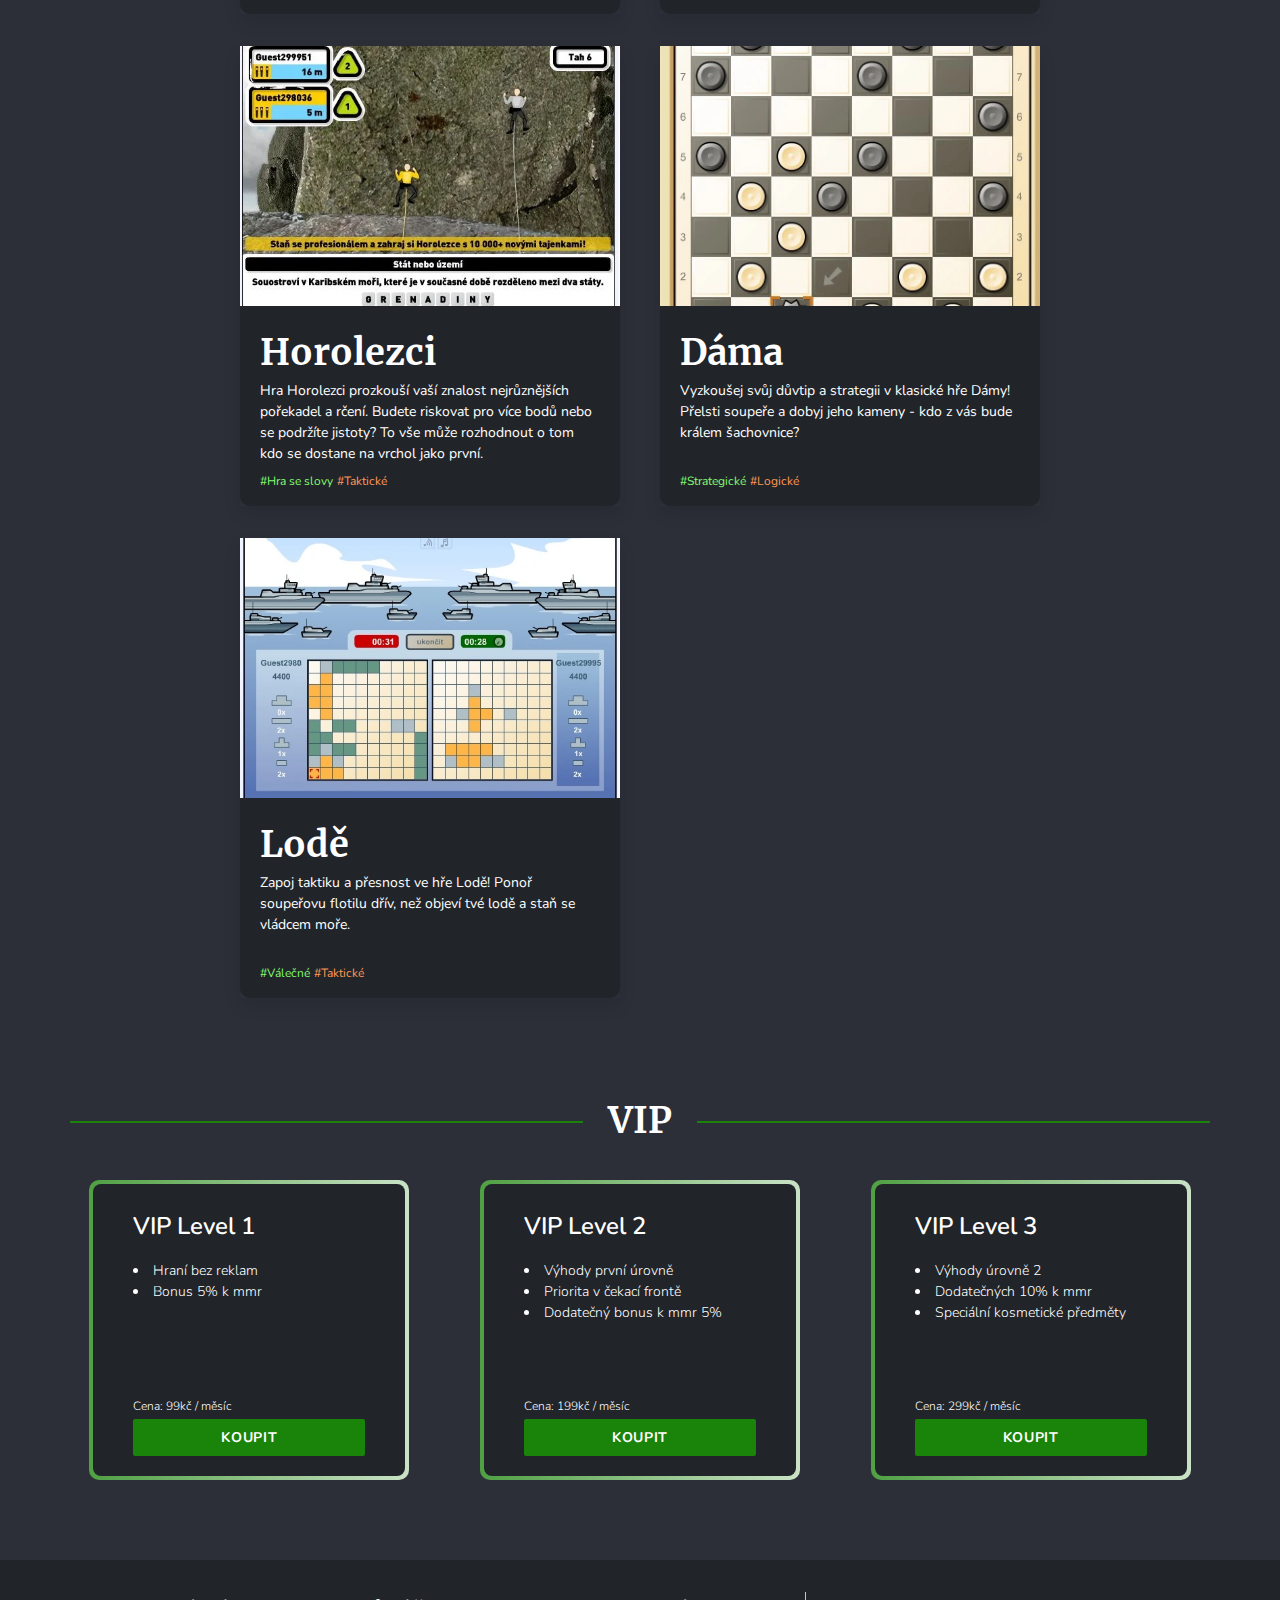
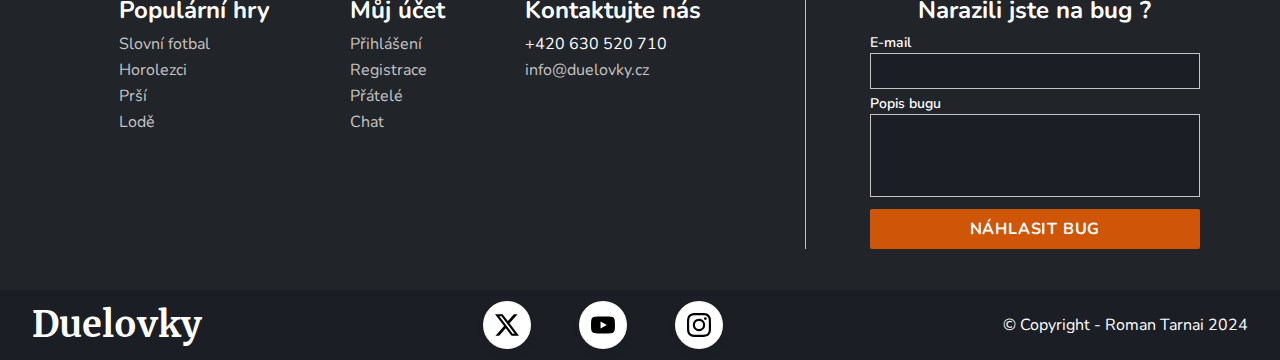
==== commit 4048258e: "Better responsivity" ====
--- a/index.html
+++ b/index.html
@@ -77,7 +77,7 @@
                 <p>
                   Utkej se společeně se svým protihráčem ve hře, která prověří
                   vaší slovní zásobu a otestuje vaše oči. Kdo dokáže sestavit
-                  více slov než vyprší čas ?
+                  více slov než vyprší čas?
                 </p>
                 <p class="tags">
                   <span class="text-primary">#Hra se slovy</span
@@ -112,8 +112,8 @@
                 <h3>Horolezci</h3>
                 <p>
                   Hra Horolezci prozkouší vaší znalost nejrůznějších pořekadel a
-                  rčení. Budete riskovat pro více bodů nebo se podržíte jistoty
-                  ? To vše může rozhodnout o tom kdo se dostane na vrchol jako
+                  rčení. Budete riskovat pro více bodů nebo se podržíte jistoty? 
+                  To vše může rozhodnout o tom kdo se dostane na vrchol jako
                   první.
                 </p>
                 <p class="tags">
@@ -131,8 +131,7 @@
                 <h3>Dáma</h3>
                 <p>
                   Vyzkoušej svůj důvtip a strategii v klasické hře Dámy! Přelsti
-                  soupeře a dobyj jeho kameny - kdo z vás bude králem šachovnice
-                  ?
+                  soupeře a dobyj jeho kameny - kdo z vás bude králem šachovnice?
                 </p>
                 <p class="tags">
                   <span class="text-primary">#Strategické</span
@@ -184,7 +183,7 @@
               <ul>
                 <li>Výhody první úrovně</li>
                 <li>Priorita v čekací frontě</li>
-                <li>Dodatečná bonus k mmr 5%</li>
+                <li>Dodatečný bonus k mmr 5%</li>
               </ul>
               <div class="buy">
                 <p>Cena: 199kč / měsíc</p>
--- a/css/HP/hp.css
+++ b/css/HP/hp.css
@@ -128,7 +128,7 @@
   align-items: center;
 }
 .game-card {
-  width: 23.75rem;
+  width: min(380px, 100%);
   cursor: pointer;
   position: relative;
   overflow: hidden;
@@ -177,7 +177,7 @@
     padding: 3rem;
   }
   .game-cards {
-    grid-template-columns: repeat(2, 23.75rem);
+    grid-template-columns: repeat(2, 380px);
     column-gap: 2.5rem;
     row-gap: 2rem;
   }
@@ -187,7 +187,7 @@
     padding: 2.5rem;
   }
   .game-cards {
-    grid-template-columns: repeat(1, 23.75rem);
+    grid-template-columns: 1fr;
   }
 }
 @media only screen and (max-width: 480px) {
@@ -203,12 +203,6 @@
     font-size: var(--font-md);
   }
 
-  .game-cards {
-    grid-template-columns: repeat(1, 18.75rem);
-  }
-  .game-card {
-    width: 18.75rem;
-  }
   .game-card .game-info p {
     font-size: var(--font-xs);
   }
@@ -261,7 +255,7 @@
 
 .vip-card-wrapper {
   position: relative;
-  min-width: 320px;
+  min-width: min(320px, 100%);
   border-radius: 10px;
   height: 300px;
   overflow: hidden;
@@ -272,16 +266,17 @@
 .vip-card-wrapper::before {
   content: "";
   display: block;
-  background: linear-gradient(
-    90deg,
-    var(--primary) 0%,
-    #dadada 100%
-  );
   height: 600px;
   width: 600px;
   position: absolute;
-  animation: rotate 3s linear infinite;
+  background: linear-gradient(90deg, var(--primary) 0%, #ffffff 100%);
   z-index: 0;
+}
+.vip-card-wrapper:nth-child(odd)::before {
+  animation: rotate 2s linear infinite;
+}
+.vip-card-wrapper:nth-child(even)::before {
+  animation: rotate-backwards 2s linear infinite;
 }
 
 .vip-card {
@@ -338,11 +333,6 @@
   .vip > h2::before {
     display: none;
   }
-
-  .vip-card-wrapper {
-    min-width: 250px;
-    max-width: 250px;
-  }
 }
 
 @keyframes rotate {
@@ -354,3 +344,12 @@
     transform: rotate(360deg);
   }
 }
+@keyframes rotate-backwards {
+  from {
+    transform: rotate(360deg);
+  }
+
+  to {
+    transform: rotate(0);
+  }
+}
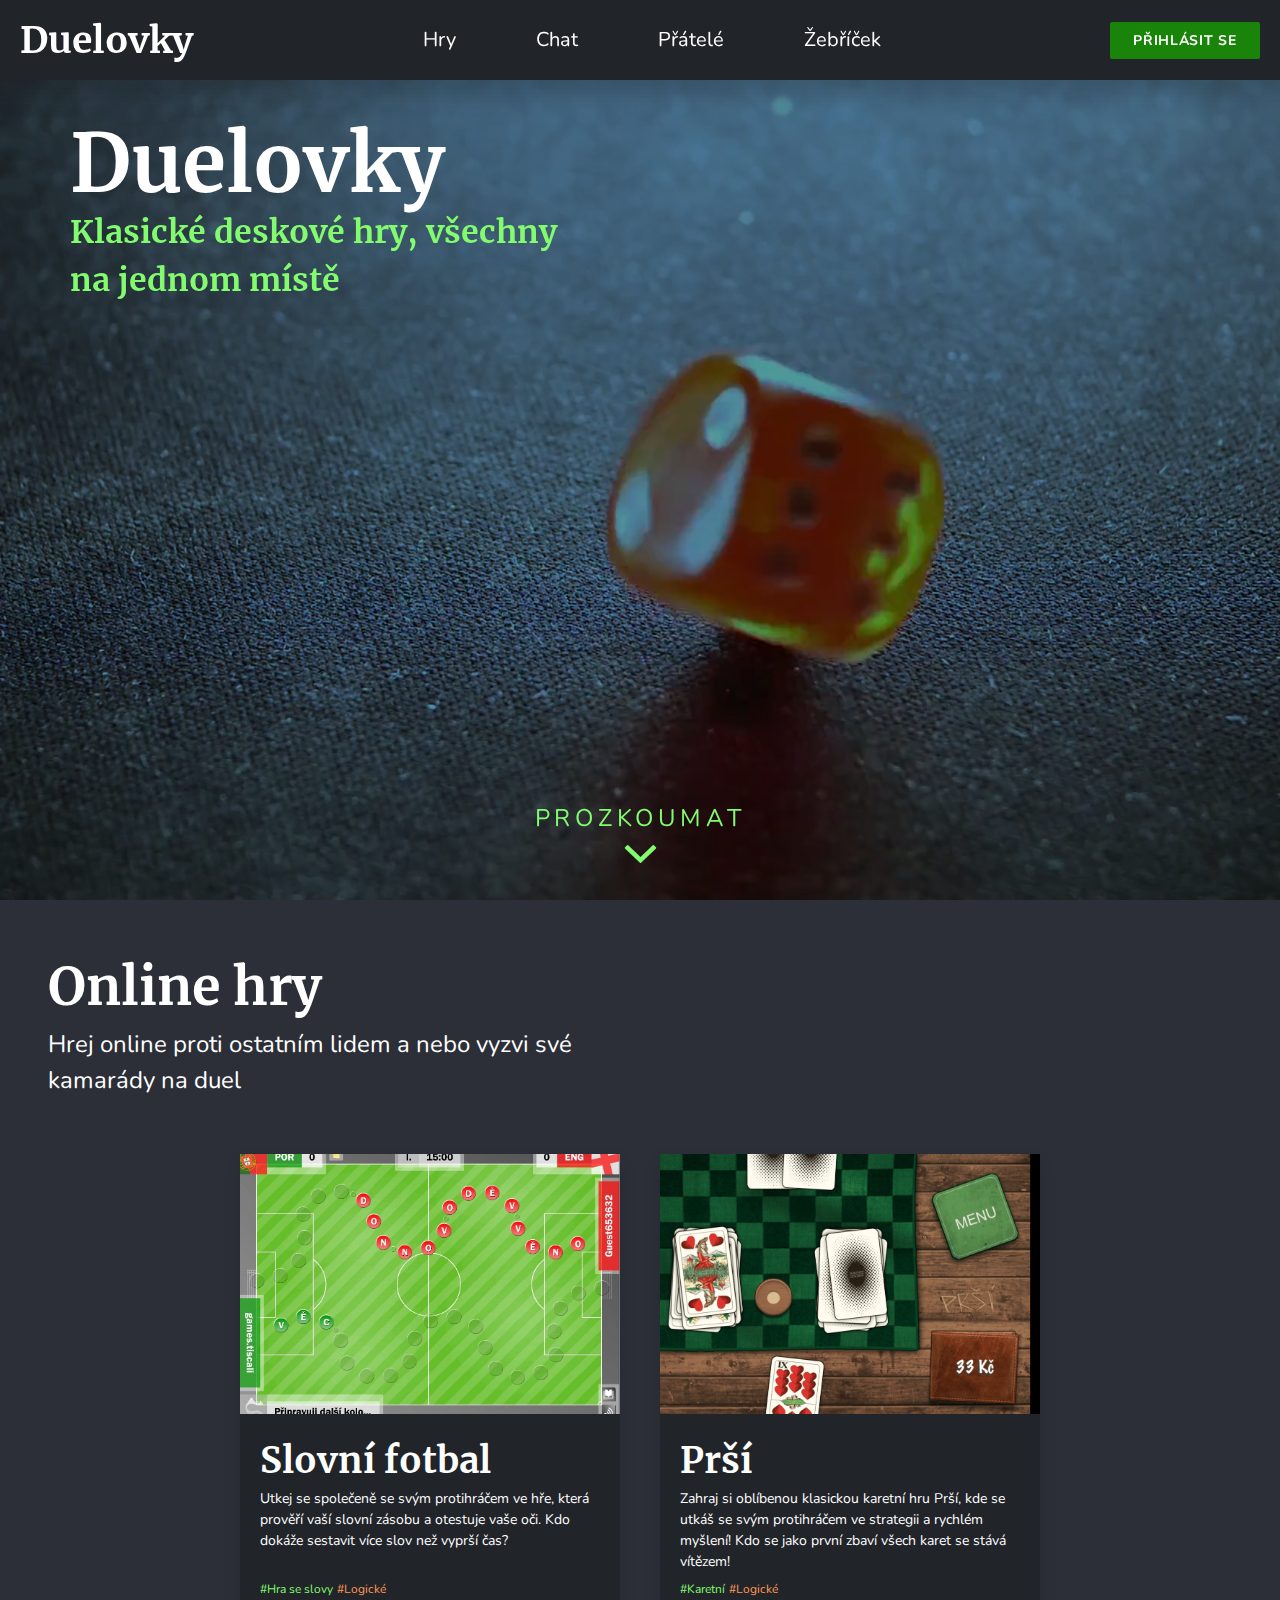
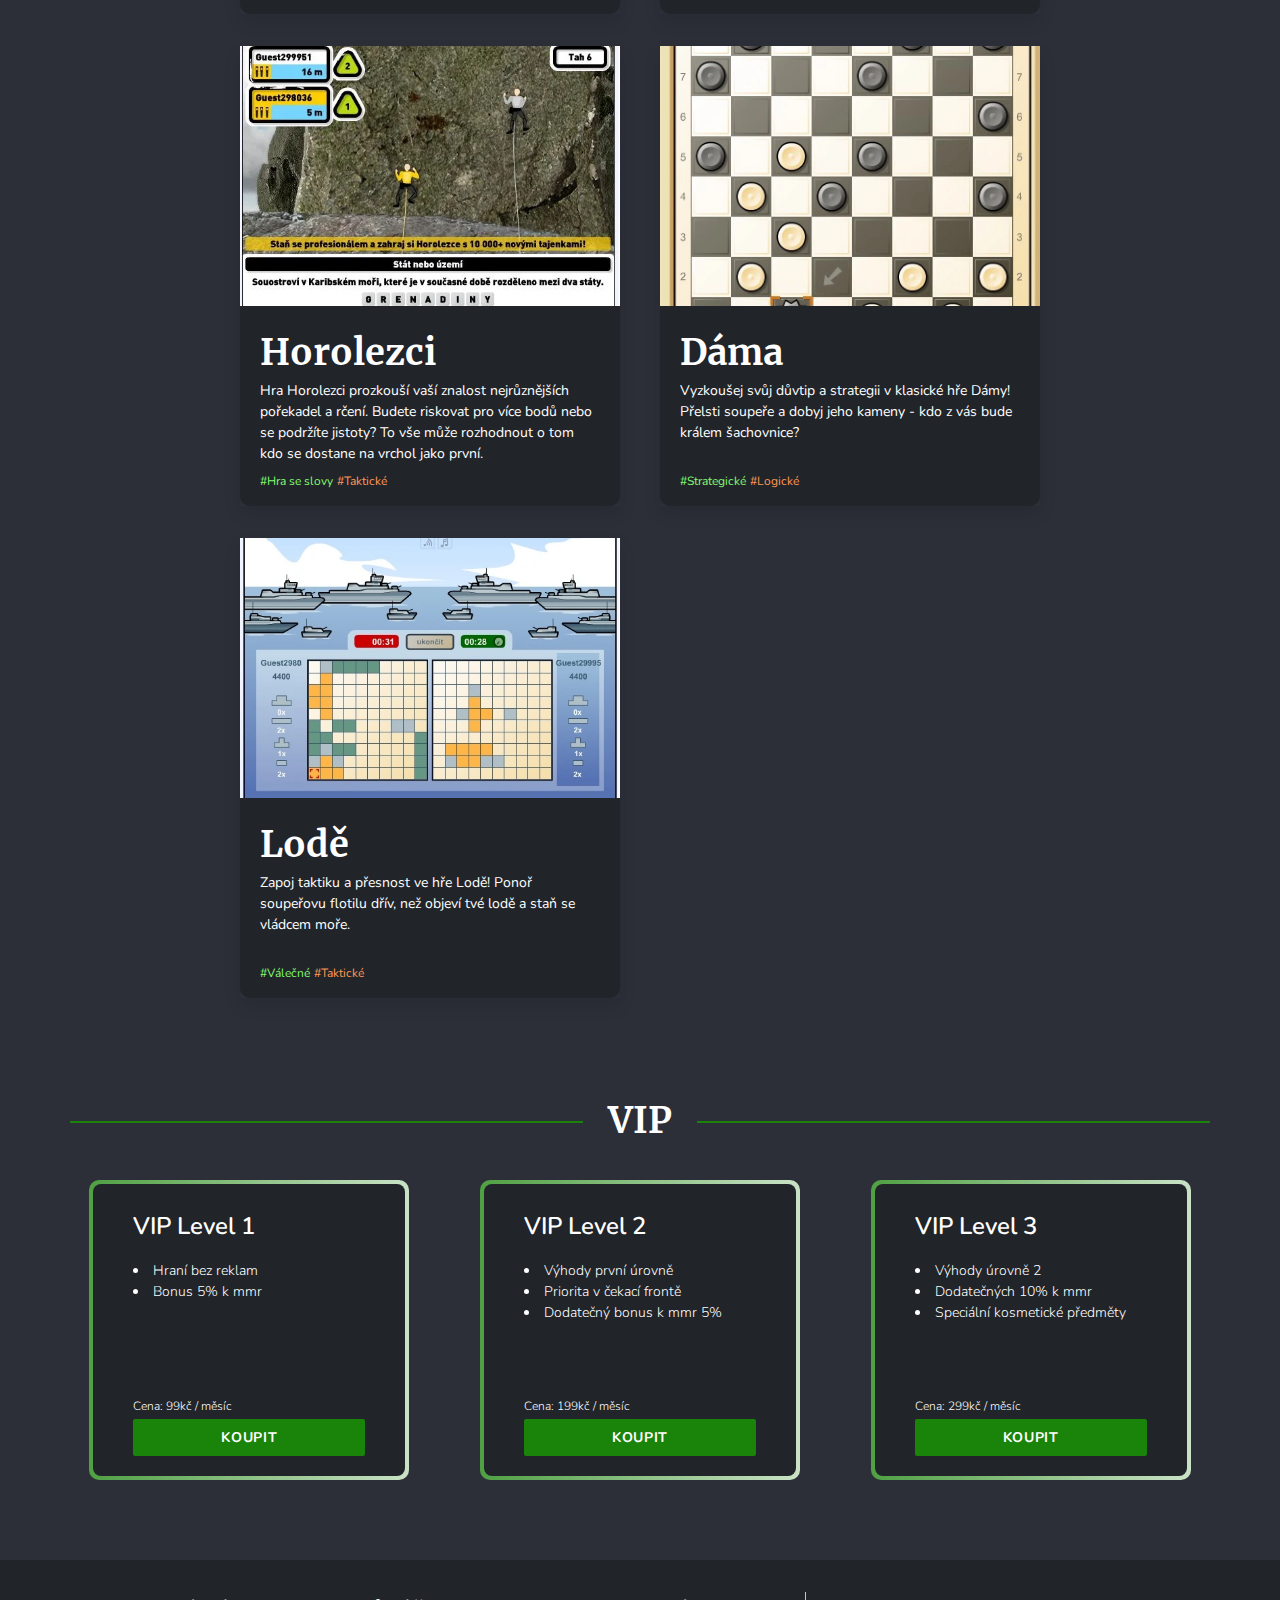
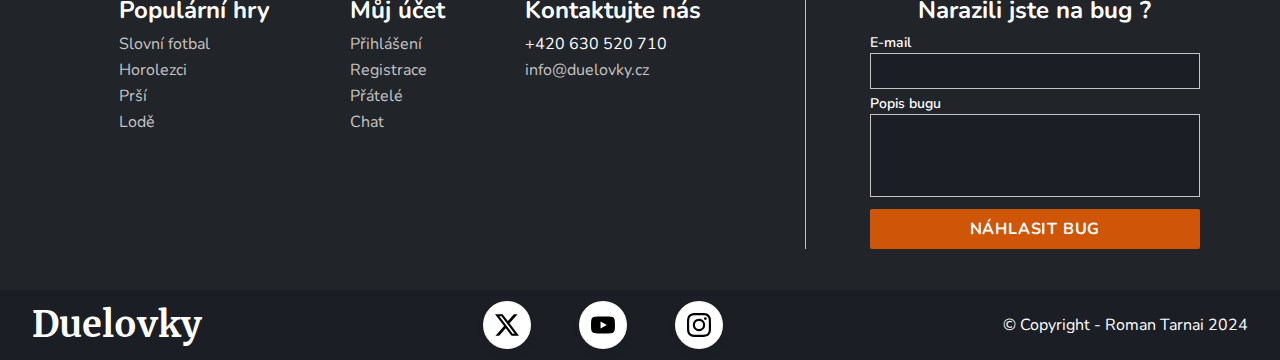
==== commit aff45467: "Code validation" ====
--- a/index.html
+++ b/index.html
@@ -44,8 +44,6 @@
             xmlns="http://www.w3.org/2000/svg"
             xml:space="preserve"
             id="chevron-down"
-            width="512"
-            height="512"
             x="0"
             y="0"
             version="1.1"
@@ -112,7 +110,7 @@
                 <h3>Horolezci</h3>
                 <p>
                   Hra Horolezci prozkouší vaší znalost nejrůznějších pořekadel a
-                  rčení. Budete riskovat pro více bodů nebo se podržíte jistoty? 
+                  rčení. Budete riskovat pro více bodů nebo se podržíte jistoty?
                   To vše může rozhodnout o tom kdo se dostane na vrchol jako
                   první.
                 </p>
@@ -131,7 +129,8 @@
                 <h3>Dáma</h3>
                 <p>
                   Vyzkoušej svůj důvtip a strategii v klasické hře Dámy! Přelsti
-                  soupeře a dobyj jeho kameny - kdo z vás bude králem šachovnice?
+                  soupeře a dobyj jeho kameny - kdo z vás bude králem
+                  šachovnice?
                 </p>
                 <p class="tags">
                   <span class="text-primary">#Strategické</span
@@ -203,9 +202,10 @@
               <div class="buy">
                 <p>Cena: 299kč / měsíc</p>
                 <button class="button primary">Koupit</button>
-              </div>  
+              </div>
             </div>
           </div>
+        </div>
       </section>
     </main>
 
